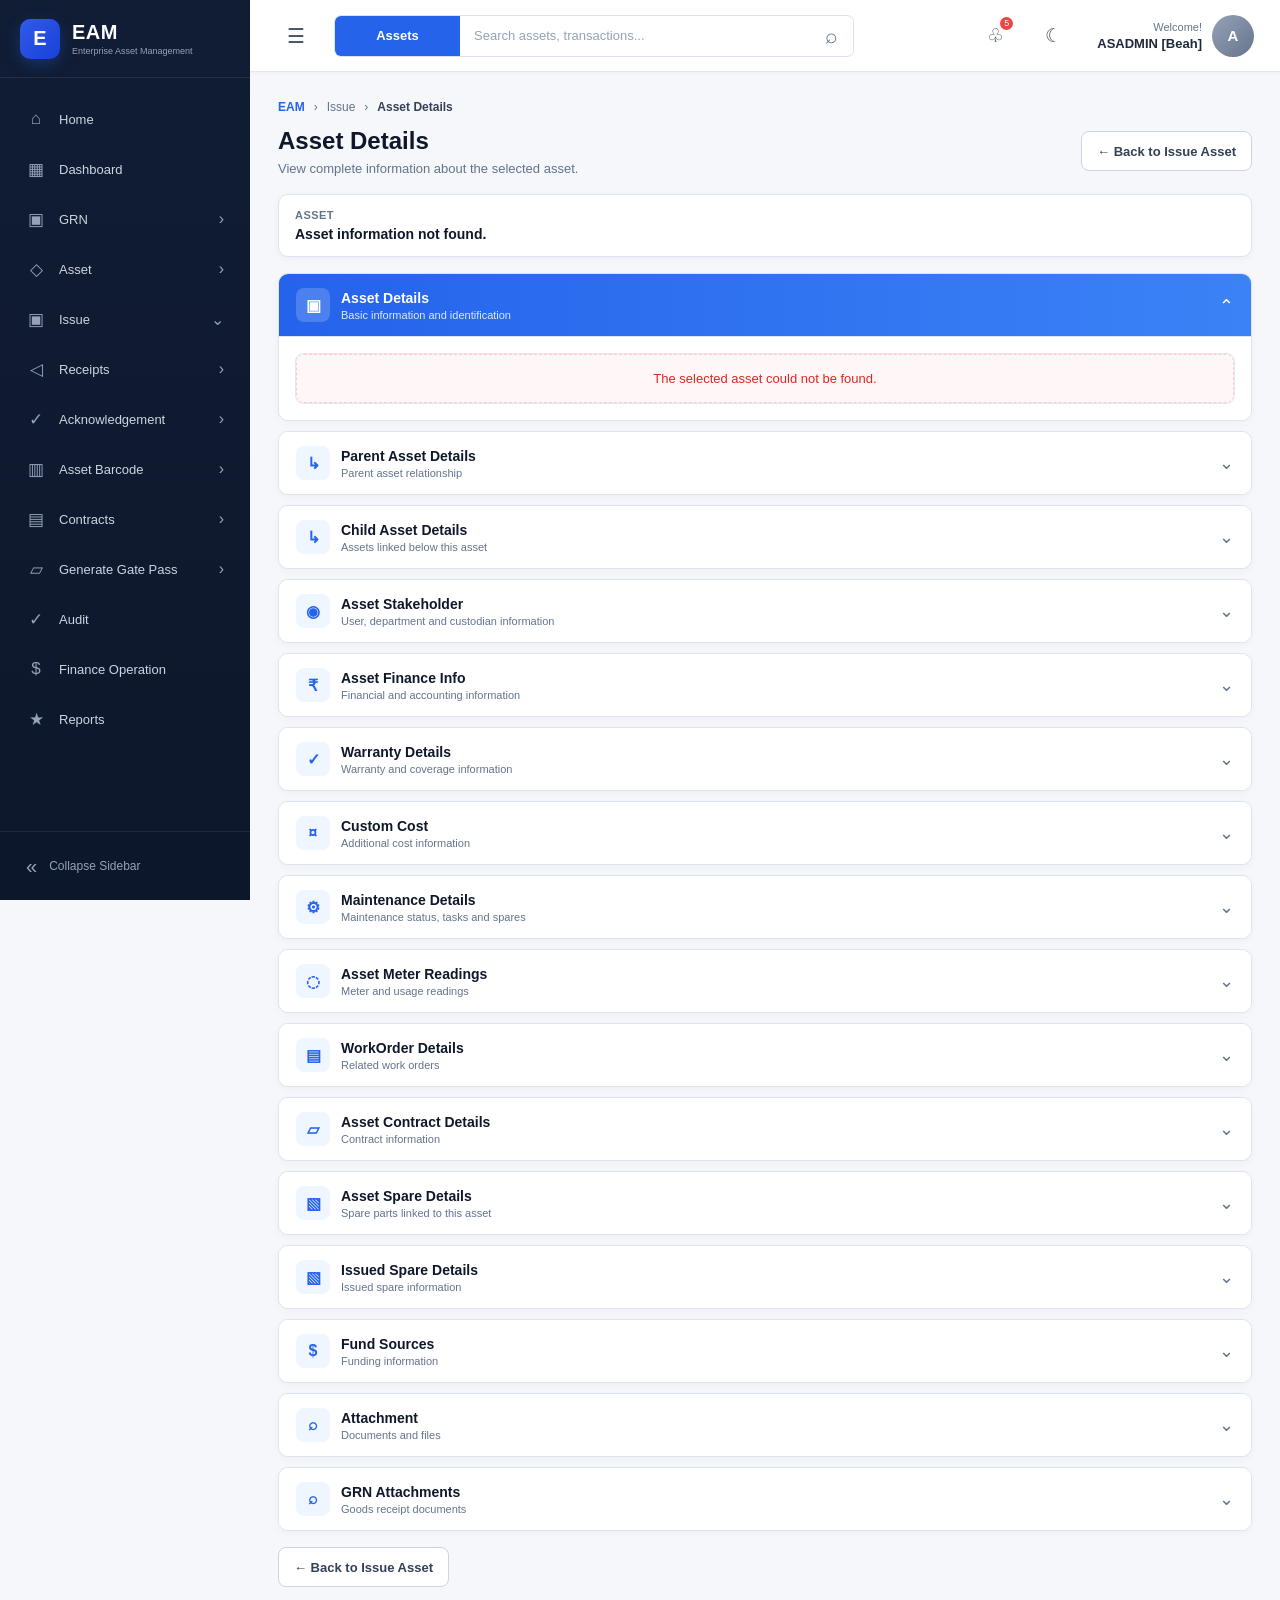
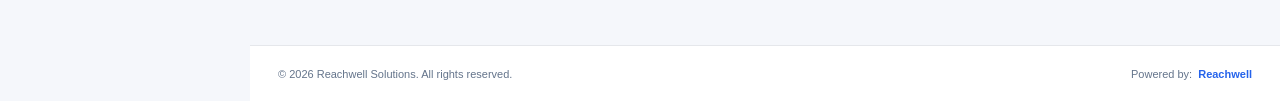
==== Issue/issue-asset-details.html @ 715662c4 "Change The FLow And Design" ====
<!DOCTYPE html>
<html lang="en">
<head>
    <meta charset="UTF-8">
    <meta name="viewport" content="width=device-width, initial-scale=1.0">

    <title>Asset Details - EAM</title>

    <!-- Same application CSS used by the other EAM pages -->
    <link rel="stylesheet" href="./css/style.css">

    <style>
        /* =====================================================
           ASSET DETAILS PAGE
        ====================================================== */

        .asset-details-page {
            max-width: 1450px;
            margin: 0 auto;
        }

        .asset-details-page-header {
            display: flex;
            align-items: center;
            justify-content: space-between;
            gap: 18px;
            margin-bottom: 18px;
        }

        .asset-details-page-title h1 {
            margin: 0;
            color: #0f172a;
            font-size: 24px;
            line-height: 1.25;
        }

        .asset-details-page-title p {
            margin: 5px 0 0;
            color: #64748b;
            font-size: 13px;
        }

        .asset-details-back {
            display: inline-flex;
            align-items: center;
            gap: 7px;
            min-height: 40px;
            padding: 0 15px;
            border: 1px solid #cbd5e1;
            border-radius: 8px;
            background: #ffffff;
            color: #334155;
            font-size: 13px;
            font-weight: 700;
            cursor: pointer;
        }

        .asset-details-back:hover {
            background: #eff6ff;
            border-color: #93c5fd;
            color: #1d4ed8;
        }

        /* Summary cards */

        .asset-details-summary {
            display: grid;
            grid-template-columns: repeat(4, minmax(0, 1fr));
            gap: 12px;
            margin-bottom: 16px;
        }

        .asset-summary-card {
            min-width: 0;
            padding: 14px 16px;
            border: 1px solid #dbe4ef;
            border-radius: 10px;
            background: #ffffff;
            box-shadow: 0 2px 8px rgba(15, 23, 42, .04);
        }

        .asset-summary-card span {
            display: block;
            margin-bottom: 5px;
            color: #64748b;
            font-size: 11px;
            font-weight: 700;
            text-transform: uppercase;
            letter-spacing: .04em;
        }

        .asset-summary-card strong {
            display: block;
            color: #0f172a;
            font-size: 14px;
            overflow-wrap: anywhere;
        }

        .asset-summary-card.status strong {
            color: #15803d;
        }

        /* =====================================================
           ACCORDION
        ====================================================== */

        .asset-details-accordion {
            display: flex;
            flex-direction: column;
            gap: 10px;
        }

        .asset-accordion-item {
            overflow: hidden;
            border: 1px solid #dbe4ef;
            border-radius: 10px;
            background: #ffffff;
            box-shadow: 0 2px 8px rgba(15, 23, 42, .035);
        }

        .asset-accordion-trigger {
            width: 100%;
            min-height: 62px;
            display: flex;
            align-items: center;
            justify-content: space-between;
            gap: 15px;
            padding: 11px 17px;
            border: 0;
            background: #ffffff;
            color: #0f172a;
            text-align: left;
            cursor: pointer;
        }

        .asset-accordion-trigger:hover {
            background: #f8fbff;
        }

        .asset-accordion-item.open .asset-accordion-trigger {
            background: linear-gradient(90deg, #2563eb, #3b82f6);
            color: #ffffff;
        }

        .accordion-left {
            min-width: 0;
            display: flex;
            align-items: center;
            gap: 11px;
        }

        .accordion-icon {
            width: 34px;
            height: 34px;
            flex: 0 0 34px;
            display: grid;
            place-items: center;
            border-radius: 8px;
            background: #eff6ff;
            color: #2563eb;
            font-size: 16px;
            font-weight: 700;
        }

        .asset-accordion-item.open .accordion-icon {
            background: rgba(255,255,255,.18);
            color: #ffffff;
        }

        .accordion-title {
            display: block;
            font-size: 14px;
            font-weight: 700;
        }

        .accordion-subtitle {
            display: block;
            margin-top: 3px;
            color: #64748b;
            font-size: 11px;
            font-weight: 400;
        }

        .asset-accordion-item.open .accordion-subtitle {
            color: #dbeafe;
        }

        .accordion-chevron {
            flex: 0 0 auto;
            font-size: 18px;
            color: #64748b;
            transition: transform .2s ease;
        }

        .asset-accordion-item.open .accordion-chevron {
            color: #ffffff;
            transform: rotate(180deg);
        }

        .asset-accordion-panel {
            display: none;
            padding: 16px;
            border-top: 1px solid #dbe4ef;
            background: #ffffff;
        }

        .asset-accordion-item.open .asset-accordion-panel {
            display: block;
        }

        /* =====================================================
           INFORMATION GRID
        ====================================================== */

        .asset-info-grid {
            display: grid;
            grid-template-columns: repeat(2, minmax(0, 1fr));
            overflow: hidden;
            border: 1px solid #e2e8f0;
            border-radius: 8px;
        }

        .asset-info-item {
            min-height: 46px;
            display: grid;
            grid-template-columns: 180px minmax(0, 1fr);
            border-bottom: 1px solid #e2e8f0;
        }

        .asset-info-item:nth-child(odd) {
            border-right: 1px solid #e2e8f0;
        }

        .asset-info-item.full {
            grid-column: 1 / -1;
            border-right: 0;
        }

        .asset-info-label {
            display: flex;
            align-items: center;
            padding: 10px 12px;
            background: #f8fafc;
            color: #334155;
            font-size: 12px;
            font-weight: 700;
        }

        .asset-info-value {
            display: flex;
            align-items: center;
            min-width: 0;
            padding: 10px 12px;
            color: #1e3a5f;
            font-size: 13px;
            line-height: 1.4;
            overflow-wrap: anywhere;
        }

        .asset-info-value.empty {
            color: #94a3b8;
        }

        .asset-info-value.status-value {
            color: #15803d;
            font-weight: 700;
        }

        /* =====================================================
           TABLES
        ====================================================== */

        .asset-detail-table {
            width: 100%;
            border-collapse: collapse;
            font-size: 12px;
        }

        .asset-detail-table th {
            padding: 10px 11px;
            background: #f8fafc;
            border: 1px solid #e2e8f0;
            color: #334155;
            text-align: left;
            font-weight: 700;
            white-space: nowrap;
        }

        .asset-detail-table td {
            padding: 11px;
            border: 1px solid #e2e8f0;
            color: #475569;
        }

        .asset-empty {
            padding: 16px;
            border: 1px dashed #cbd5e1;
            border-radius: 8px;
            background: #f8fafc;
            color: #64748b;
            text-align: center;
            font-size: 13px;
        }

        .asset-empty.error {
            color: #dc2626;
            background: #fff7f7;
            border-color: #fecaca;
        }

        .asset-table-space {
            height: 10px;
        }

        .asset-details-bottom {
            display: flex;
            justify-content: flex-start;
            padding: 16px 0 30px;
        }

        /* Mobile */

        @media (max-width: 900px) {
            .asset-details-summary {
                grid-template-columns: repeat(2, minmax(0, 1fr));
            }

            .asset-info-grid {
                grid-template-columns: 1fr;
            }

            .asset-info-item,
            .asset-info-item.full {
                grid-template-columns: 155px minmax(0, 1fr);
                border-right: 0;
            }
        }

        @media (max-width: 650px) {
            .asset-details-page-header {
                align-items: flex-start;
                flex-direction: column;
            }

            .asset-details-summary {
                grid-template-columns: 1fr;
            }

            .asset-accordion-panel {
                padding: 10px;
            }

            .asset-info-item,
            .asset-info-item.full {
                grid-template-columns: 1fr;
            }

            .asset-info-label {
                border-bottom: 1px solid #e2e8f0;
            }

            .asset-detail-table-wrapper {
                overflow-x: auto;
            }
        }
    </style>
</head>

<body>

<!-- =========================================================
     SAME GENERIC SIDEBAR
========================================================== -->
<div id="sidebar"></div>

<!-- =========================================================
     MAIN APPLICATION
========================================================== -->
<div class="main-content">

    <!-- SAME GENERIC HEADER -->
    <div id="header"></div>

    <main class="page-content">

        <!-- Breadcrumb -->
        <div class="page-breadcrumb">
            <span>EAM</span>
            <span>›</span>
            <span>Issue</span>
            <span>›</span>
            <strong>Asset Details</strong>
        </div>

        <!-- Page Header -->
        <div class="asset-details-page-header">
            <div class="asset-details-page-title">
                <h1 id="pageTitle">Asset Details</h1>
                <p>View complete information about the selected asset.</p>
            </div>

            <button
                type="button"
                class="asset-details-back"
                onclick="goBackToIssueList()"
            >
                ← Back to Issue Asset
            </button>
        </div>

        <!-- Summary -->
        <div class="asset-details-summary" id="assetDetailsSummary"></div>

        <!-- =================================================
             ACCORDION SECTIONS
        ================================================== -->
        <div class="asset-details-accordion">

            <!-- 1. Asset Details -->
            <section class="asset-accordion-item open">
                <button
                    type="button"
                    class="asset-accordion-trigger"
                    onclick="toggleAssetAccordion(this)"
                    aria-expanded="true"
                >
                    <span class="accordion-left">
                        <span class="accordion-icon">▣</span>
                        <span>
                            <span class="accordion-title">Asset Details</span>
                            <span class="accordion-subtitle">
                                Basic information and identification
                            </span>
                        </span>
                    </span>
                    <span class="accordion-chevron">⌄</span>
                </button>

                <div class="asset-accordion-panel">
                    <div class="asset-info-grid" id="basicAssetInfo"></div>
                </div>
            </section>

            <!-- 2. Parent Asset -->
            <section class="asset-accordion-item">
                <button
                    type="button"
                    class="asset-accordion-trigger"
                    onclick="toggleAssetAccordion(this)"
                    aria-expanded="false"
                >
                    <span class="accordion-left">
                        <span class="accordion-icon">↳</span>
                        <span>
                            <span class="accordion-title">Parent Asset Details</span>
                            <span class="accordion-subtitle">
                                Parent asset relationship
                            </span>
                        </span>
                    </span>
                    <span class="accordion-chevron">⌄</span>
                </button>

                <div class="asset-accordion-panel">
                    <div class="asset-empty">
                        No parent asset information available.
                    </div>
                </div>
            </section>

            <!-- 3. Child Asset -->
            <section class="asset-accordion-item">
                <button
                    type="button"
                    class="asset-accordion-trigger"
                    onclick="toggleAssetAccordion(this)"
                    aria-expanded="false"
                >
                    <span class="accordion-left">
                        <span class="accordion-icon">↳</span>
                        <span>
                            <span class="accordion-title">Child Asset Details</span>
                            <span class="accordion-subtitle">
                                Assets linked below this asset
                            </span>
                        </span>
                    </span>
                    <span class="accordion-chevron">⌄</span>
                </button>

                <div class="asset-accordion-panel">
                    <div class="asset-empty">
                        No child assets available.
                    </div>
                </div>
            </section>

            <!-- 4. Stakeholder -->
            <section class="asset-accordion-item">
                <button
                    type="button"
                    class="asset-accordion-trigger"
                    onclick="toggleAssetAccordion(this)"
                    aria-expanded="false"
                >
                    <span class="accordion-left">
                        <span class="accordion-icon">◉</span>
                        <span>
                            <span class="accordion-title">Asset Stakeholder</span>
                            <span class="accordion-subtitle">
                                User, department and custodian information
                            </span>
                        </span>
                    </span>
                    <span class="accordion-chevron">⌄</span>
                </button>

                <div class="asset-accordion-panel">
                    <div class="asset-info-grid">
                        <div class="asset-info-item">
                            <div class="asset-info-label">User</div>
                            <div class="asset-info-value" id="stakeholderUser">-</div>
                        </div>

                        <div class="asset-info-item">
                            <div class="asset-info-label">Department</div>
                            <div class="asset-info-value" id="stakeholderDepartment">-</div>
                        </div>

                        <div class="asset-info-item full">
                            <div class="asset-info-label">Custodian</div>
                            <div class="asset-info-value" id="stakeholderCustodian">-</div>
                        </div>
                    </div>
                </div>
            </section>

            <!-- 5. Finance -->
            <section class="asset-accordion-item">
                <button
                    type="button"
                    class="asset-accordion-trigger"
                    onclick="toggleAssetAccordion(this)"
                    aria-expanded="false"
                >
                    <span class="accordion-left">
                        <span class="accordion-icon">₹</span>
                        <span>
                            <span class="accordion-title">Asset Finance Info</span>
                            <span class="accordion-subtitle">
                                Financial and accounting information
                            </span>
                        </span>
                    </span>
                    <span class="accordion-chevron">⌄</span>
                </button>

                <div class="asset-accordion-panel">
                    <div class="asset-info-grid" id="financeInfo"></div>
                </div>
            </section>

            <!-- 6. Warranty -->
            <section class="asset-accordion-item">
                <button
                    type="button"
                    class="asset-accordion-trigger"
                    onclick="toggleAssetAccordion(this)"
                    aria-expanded="false"
                >
                    <span class="accordion-left">
                        <span class="accordion-icon">✓</span>
                        <span>
                            <span class="accordion-title">Warranty Details</span>
                            <span class="accordion-subtitle">
                                Warranty and coverage information
                            </span>
                        </span>
                    </span>
                    <span class="accordion-chevron">⌄</span>
                </button>

                <div class="asset-accordion-panel">
                    <div class="asset-info-grid" id="warrantyInfo"></div>
                </div>
            </section>

            <!-- 7. Custom Cost -->
            <section class="asset-accordion-item">
                <button
                    type="button"
                    class="asset-accordion-trigger"
                    onclick="toggleAssetAccordion(this)"
                    aria-expanded="false"
                >
                    <span class="accordion-left">
                        <span class="accordion-icon">¤</span>
                        <span>
                            <span class="accordion-title">Custom Cost</span>
                            <span class="accordion-subtitle">
                                Additional cost information
                            </span>
                        </span>
                    </span>
                    <span class="accordion-chevron">⌄</span>
                </button>

                <div class="asset-accordion-panel">
                    <div class="asset-info-grid" id="customCostInfo"></div>
                </div>
            </section>

            <!-- 8. Maintenance -->
            <section class="asset-accordion-item">
                <button
                    type="button"
                    class="asset-accordion-trigger"
                    onclick="toggleAssetAccordion(this)"
                    aria-expanded="false"
                >
                    <span class="accordion-left">
                        <span class="accordion-icon">⚙</span>
                        <span>
                            <span class="accordion-title">Maintenance Details</span>
                            <span class="accordion-subtitle">
                                Maintenance status, tasks and spares
                            </span>
                        </span>
                    </span>
                    <span class="accordion-chevron">⌄</span>
                </button>

                <div class="asset-accordion-panel">

                    <div class="asset-detail-table-wrapper">
                        <table class="asset-detail-table">
                            <thead>
                                <tr>
                                    <th>Maintenance No</th>
                                    <th>Maintenance Type</th>
                                    <th>Estimated Cost</th>
                                </tr>
                            </thead>
                            <tbody>
                                <tr>
                                    <td colspan="3" class="asset-empty error">
                                        * Asset is not defined under Maintenance
                                    </td>
                                </tr>
                            </tbody>
                        </table>
                    </div>

                    <div class="asset-table-space"></div>

                    <div class="asset-detail-table-wrapper">
                        <table class="asset-detail-table">
                            <thead>
                                <tr>
                                    <th>Task Name</th>
                                    <th>Maintenance No</th>
                                    <th>Maintenance Type</th>
                                </tr>
                            </thead>
                            <tbody>
                                <tr>
                                    <td colspan="3" class="asset-empty error">
                                        * Task Not Assigned
                                    </td>
                                </tr>
                            </tbody>
                        </table>
                    </div>

                    <div class="asset-table-space"></div>

                    <div class="asset-detail-table-wrapper">
                        <table class="asset-detail-table">
                            <thead>
                                <tr>
                                    <th>Item Code</th>
                                    <th>Item Name</th>
                                    <th>Maintenance No</th>
                                    <th>Maintenance Type</th>
                                </tr>
                            </thead>
                            <tbody>
                                <tr>
                                    <td colspan="4" class="asset-empty error">
                                        * Asset Not Required
                                    </td>
                                </tr>
                            </tbody>
                        </table>
                    </div>

                </div>
            </section>

            <!-- 9. Meter -->
            <section class="asset-accordion-item">
                <button
                    type="button"
                    class="asset-accordion-trigger"
                    onclick="toggleAssetAccordion(this)"
                    aria-expanded="false"
                >
                    <span class="accordion-left">
                        <span class="accordion-icon">◌</span>
                        <span>
                            <span class="accordion-title">Asset Meter Readings</span>
                            <span class="accordion-subtitle">
                                Meter and usage readings
                            </span>
                        </span>
                    </span>
                    <span class="accordion-chevron">⌄</span>
                </button>

                <div class="asset-accordion-panel">
                    <div class="asset-empty">
                        No meter readings available.
                    </div>
                </div>
            </section>

            <!-- 10. Work Order -->
            <section class="asset-accordion-item">
                <button
                    type="button"
                    class="asset-accordion-trigger"
                    onclick="toggleAssetAccordion(this)"
                    aria-expanded="false"
                >
                    <span class="accordion-left">
                        <span class="accordion-icon">▤</span>
                        <span>
                            <span class="accordion-title">WorkOrder Details</span>
                            <span class="accordion-subtitle">
                                Related work orders
                            </span>
                        </span>
                    </span>
                    <span class="accordion-chevron">⌄</span>
                </button>

                <div class="asset-accordion-panel">
                    <div class="asset-detail-table-wrapper">
                        <table class="asset-detail-table">
                            <thead>
                                <tr>
                                    <th>WorkOrder No</th>
                                    <th>WorkOrder Date</th>
                                    <th>WorkRequest No</th>
                                    <th>WorkRequest Date</th>
                                    <th>Maintenance No</th>
                                    <th>Maintenance Type</th>
                                    <th>WorkOrder Status</th>
                                    <th>Spent Cost</th>
                                </tr>
                            </thead>
                            <tbody>
                                <tr>
                                    <td colspan="8" class="asset-empty error">
                                        * Maintenance Not done
                                    </td>
                                </tr>
                            </tbody>
                        </table>
                    </div>
                </div>
            </section>

            <!-- 11. Contract -->
            <section class="asset-accordion-item">
                <button
                    type="button"
                    class="asset-accordion-trigger"
                    onclick="toggleAssetAccordion(this)"
                    aria-expanded="false"
                >
                    <span class="accordion-left">
                        <span class="accordion-icon">▱</span>
                        <span>
                            <span class="accordion-title">Asset Contract Details</span>
                            <span class="accordion-subtitle">
                                Contract information
                            </span>
                        </span>
                    </span>
                    <span class="accordion-chevron">⌄</span>
                </button>

                <div class="asset-accordion-panel">
                    <div class="asset-detail-table-wrapper">
                        <table class="asset-detail-table">
                            <thead>
                                <tr>
                                    <th>Contract No</th>
                                    <th>Contract Name</th>
                                    <th>Contract Type</th>
                                    <th>From Date</th>
                                    <th>To Date</th>
                                    <th>Contractor</th>
                                    <th>Contract Cost Of Asset</th>
                                </tr>
                            </thead>
                            <tbody>
                                <tr>
                                    <td colspan="7" class="asset-empty error">
                                        * There is no contract for this Asset
                                    </td>
                                </tr>
                            </tbody>
                        </table>
                    </div>
                </div>
            </section>

            <!-- 12. Spares -->
            <section class="asset-accordion-item">
                <button
                    type="button"
                    class="asset-accordion-trigger"
                    onclick="toggleAssetAccordion(this)"
                    aria-expanded="false"
                >
                    <span class="accordion-left">
                        <span class="accordion-icon">▧</span>
                        <span>
                            <span class="accordion-title">Asset Spare Details</span>
                            <span class="accordion-subtitle">
                                Spare parts linked to this asset
                            </span>
                        </span>
                    </span>
                    <span class="accordion-chevron">⌄</span>
                </button>

                <div class="asset-accordion-panel">
                    <div class="asset-detail-table-wrapper">
                        <table class="asset-detail-table">
                            <thead>
                                <tr>
                                    <th>Item Name</th>
                                    <th>Item Type</th>
                                    <th>Min Required Qty</th>
                                    <th>Max Required Qty</th>
                                </tr>
                            </thead>
                            <tbody>
                                <tr>
                                    <td colspan="4" class="asset-empty error">
                                        * Spares not Added for the Asset
                                    </td>
                                </tr>
                            </tbody>
                        </table>
                    </div>
                </div>
            </section>

            <!-- 13. Issued Spare -->
            <section class="asset-accordion-item">
                <button
                    type="button"
                    class="asset-accordion-trigger"
                    onclick="toggleAssetAccordion(this)"
                    aria-expanded="false"
                >
                    <span class="accordion-left">
                        <span class="accordion-icon">▧</span>
                        <span>
                            <span class="accordion-title">Issued Spare Details</span>
                            <span class="accordion-subtitle">
                                Issued spare information
                            </span>
                        </span>
                    </span>
                    <span class="accordion-chevron">⌄</span>
                </button>

                <div class="asset-accordion-panel">
                    <div class="asset-empty">
                        No issued spare details available.
                    </div>
                </div>
            </section>

            <!-- 14. Fund Sources -->
            <section class="asset-accordion-item">
                <button
                    type="button"
                    class="asset-accordion-trigger"
                    onclick="toggleAssetAccordion(this)"
                    aria-expanded="false"
                >
                    <span class="accordion-left">
                        <span class="accordion-icon">$</span>
                        <span>
                            <span class="accordion-title">Fund Sources</span>
                            <span class="accordion-subtitle">
                                Funding information
                            </span>
                        </span>
                    </span>
                    <span class="accordion-chevron">⌄</span>
                </button>

                <div class="asset-accordion-panel">
                    <div class="asset-empty">
                        No fund source information available.
                    </div>
                </div>
            </section>

            <!-- 15. Attachment -->
            <section class="asset-accordion-item">
                <button
                    type="button"
                    class="asset-accordion-trigger"
                    onclick="toggleAssetAccordion(this)"
                    aria-expanded="false"
                >
                    <span class="accordion-left">
                        <span class="accordion-icon">⌕</span>
                        <span>
                            <span class="accordion-title">Attachment</span>
                            <span class="accordion-subtitle">
                                Documents and files
                            </span>
                        </span>
                    </span>
                    <span class="accordion-chevron">⌄</span>
                </button>

                <div class="asset-accordion-panel">
                    <div class="asset-empty">
                        No attachments available.
                    </div>
                </div>
            </section>

            <!-- 16. GRN Attachments -->
            <section class="asset-accordion-item">
                <button
                    type="button"
                    class="asset-accordion-trigger"
                    onclick="toggleAssetAccordion(this)"
                    aria-expanded="false"
                >
                    <span class="accordion-left">
                        <span class="accordion-icon">⌕</span>
                        <span>
                            <span class="accordion-title">GRN Attachments</span>
                            <span class="accordion-subtitle">
                                Goods receipt documents
                            </span>
                        </span>
                    </span>
                    <span class="accordion-chevron">⌄</span>
                </button>

                <div class="asset-accordion-panel">
                    <div class="asset-empty">
                        No GRN attachments available.
                    </div>
                </div>
            </section>

        </div>

        <div class="asset-details-bottom">
            <button
                type="button"
                class="asset-details-back"
                onclick="goBackToIssueList()"
            >
                ← Back to Issue Asset
            </button>
        </div>

    </main>

    <!-- SAME GENERIC FOOTER -->
    <div id="footer"></div>

</div>

<!-- SAME GENERIC LAYOUT JS: populates sidebar, header and footer -->
<script src="./js/layout.js"></script>

<script>
const availableAssets = [

    {
        assetName: "Desktop",
        assetTag: "ITE-0001276",
        serialNo: "",
        model: "",
        manufacturer: "",
        location:
            "Ad Dakhliyah-Adam TS-Admin building-Dining Room",
        stockStatus: "In Stock",
        erpNo: "",
        plateNo: "",
        registrationDate: "",
        user: "",
        department: "",
        custodian:
            "Mohamed Jaafar Mohamed Al Mahdi [beah-0168]",
        assetType: "Capitalized"
    },


    {
        assetName: "Dell",
        assetTag: "FUN-0001616",
        serialNo: "Dell01",
        model: "",
        manufacturer: "",
        location: "Ad Dakhliyah",
        stockStatus: "In Stock",
        erpNo: "",
        plateNo: "",
        registrationDate: "",
        user: "",
        department: "",
        custodian:
            "Mohamed Jaafar Mohamed Al Mahdi [beah-0168]",
        assetType: "Capitalized"
    },


    {
        assetName: "Desktop",
        assetTag: "ITE-0001272",
        serialNo: "",
        model: "",
        manufacturer: "",
        location:
            "Ad Dakhliyah-Adam TS-Admin building-Female Toilet",
        stockStatus: "In Stock",
        erpNo: "",
        plateNo: "",
        registrationDate: "",
        user: "",
        department: "",
        custodian: "",
        assetType: "Capitalized"
    },


    {
        assetName: "AC",
        assetTag: "OFE-0000409",
        serialNo: "",
        model: "samsung24",
        manufacturer: "SAMSUNG",
        location: "Ad Dakhliyah",
        stockStatus: "In Stock",
        erpNo: "1",
        plateNo: "4456",
        registrationDate: "29-Mar-2021",
        user: "",
        department: "",
        custodian: "",
        assetType: "Capitalized"
    },


    {
        assetName: "KEYBOARD",
        assetTag: "ITE-0001263",
        serialNo: "",
        model: "sam-098",
        manufacturer: "ASUS",
        location:
            "Ad Dakhliyah-Adam TS-Admin building-Dining Room",
        stockStatus: "In Stock",
        erpNo: "01",
        plateNo: "5665",
        registrationDate: "27-Mar-2021",
        user: "",
        department: "",
        custodian: "",
        assetType: "Capitalized"
    }

];

function escapeHtml(value) {
    if (value === null || value === undefined) {
        return "";
    }

    return String(value)
        .replace(/&/g, "&amp;")
        .replace(/</g, "&lt;")
        .replace(/>/g, "&gt;")
        .replace(/"/g, "&quot;")
        .replace(/'/g, "&#039;");
}

function assetDetailValue(value) {
    if (
        value === null ||
        value === undefined ||
        String(value).trim() === ""
    ) {
        return '<span class="empty">-</span>';
    }

    return escapeHtml(String(value));
}

function createAssetInfoItem(label, value, full = false, status = false) {
    const classes = [
        "asset-info-item",
        full ? "full" : ""
    ].filter(Boolean).join(" ");

    const valueClass = [
        "asset-info-value",
        (!value || String(value).trim() === "") ? "empty" : "",
        status ? "status-value" : ""
    ].filter(Boolean).join(" ");

    return `
        <div class="${classes}">
            <div class="asset-info-label">${escapeHtml(label)}</div>
            <div class="${valueClass}">
                ${assetDetailValue(value)}
            </div>
        </div>
    `;
}

function toggleAssetAccordion(button) {
    const item = button.closest(".asset-accordion-item");

    if (!item) {
        return;
    }

    const isOpen = item.classList.contains("open");

    item.classList.toggle("open", !isOpen);
    button.setAttribute("aria-expanded", String(!isOpen));
}

function renderAssetDetails(asset) {
    document.getElementById("pageTitle").textContent =
        `${asset.assetName || "Asset"} Details`;

    document.getElementById("assetDetailsSummary").innerHTML = `
        <div class="asset-summary-card">
            <span>Asset Name</span>
            <strong>${assetDetailValue(asset.assetName)}</strong>
        </div>

        <div class="asset-summary-card">
            <span>Asset Tag</span>
            <strong>${assetDetailValue(asset.assetTag)}</strong>
        </div>

        <div class="asset-summary-card">
            <span>Serial No</span>
            <strong>${assetDetailValue(asset.serialNo)}</strong>
        </div>

        <div class="asset-summary-card status">
            <span>Stock Status</span>
            <strong>${assetDetailValue(asset.stockStatus)}</strong>
        </div>
    `;

    document.getElementById("basicAssetInfo").innerHTML = [
        createAssetInfoItem("Branch", asset.branch || "BEAH"),
        createAssetInfoItem("Account Head", asset.accountHead || "FURNITURE"),
        createAssetInfoItem("Asset Class", asset.assetClass || asset.manufacturer),
        createAssetInfoItem("Type", asset.type || "General"),
        createAssetInfoItem("Asset Name", asset.assetName),
        createAssetInfoItem("Serial No", asset.serialNo),
        createAssetInfoItem("Asset Tag", asset.assetTag),
        createAssetInfoItem("Asset Badge", asset.assetBadge || asset.assetTag),
        createAssetInfoItem("Manufacturer", asset.manufacturer),
        createAssetInfoItem("Manufacturer Year", asset.manufacturerYear),
        createAssetInfoItem("Description", asset.description || asset.assetName),
        createAssetInfoItem("Maintainable", asset.maintainable || "Yes"),
        createAssetInfoItem("Model", asset.model),
        createAssetInfoItem("Registration Date", asset.registrationDate),
        createAssetInfoItem("Criticality", asset.criticality || "MEDIUM"),
        createAssetInfoItem("Stock Status", asset.stockStatus, false, true),
        createAssetInfoItem("ERP No", asset.erpNo),
        createAssetInfoItem("Plate No", asset.plateNo),
        createAssetInfoItem("Location Path", asset.location, true),
        createAssetInfoItem("Location Description", asset.locationDescription, true),
        createAssetInfoItem("Picture", asset.picture || "No picture available", true)
    ].join("");

    document.getElementById("stakeholderUser").textContent =
        asset.user || "-";

    document.getElementById("stakeholderDepartment").textContent =
        asset.department || "-";

    document.getElementById("stakeholderCustodian").textContent =
        asset.custodian || "-";

    document.getElementById("financeInfo").innerHTML = [
        createAssetInfoItem("Acquisition Method", asset.acquisitionMethod || "Purchased / Owned"),
        createAssetInfoItem("PO Number", asset.poNumber || "PO200428"),
        createAssetInfoItem("PO Date", asset.poDate || "22/Sep/2020"),
        createAssetInfoItem("Invoice No", asset.invoiceNo || "2020/02"),
        createAssetInfoItem("Invoice Date", asset.invoiceDate || "13/Sep/2020"),
        createAssetInfoItem("Currency", asset.currency || "OMR"),
        createAssetInfoItem("Exchange Rate", asset.exchangeRate || "1.000"),
        createAssetInfoItem("Asset Cost", asset.assetCost || "0.000"),
        createAssetInfoItem("Capitalization Date", asset.capitalizationDate),
        createAssetInfoItem("Asset with revised Cost", asset.revisedCost || "0.000"),
        createAssetInfoItem("Useful Life (Years)", asset.usefulLife || "5.00"),
        createAssetInfoItem("Capital work in progress", asset.capitalWorkInProgress || "Yes"),
        createAssetInfoItem("Asset Type", asset.assetType || "Capitalized"),
        createAssetInfoItem("GRN No", asset.grnNo || "GRN/2023/70"),
        createAssetInfoItem("GRN Date", asset.grnDate || "20/Nov/2023"),
        createAssetInfoItem(
            "Supplier",
            asset.supplier || "JAWWHARAT AL SHARQ AL SHAMELA LLC [V-000426]"
        ),
        createAssetInfoItem("Installation Date", asset.installationDate),
        createAssetInfoItem("Salvage Value", asset.salvageValue),
        createAssetInfoItem("Remarks", asset.remarks || "Air Regulator")
    ].join("");

    document.getElementById("warrantyInfo").innerHTML = [
        createAssetInfoItem("Warranty Start", asset.warrantyStart),
        createAssetInfoItem("Warranty End", asset.warrantyEnd),
        createAssetInfoItem("Warranty Scope", asset.warrantyScope),
        createAssetInfoItem("ROP Registration Date", asset.ropRegistrationDate),
        createAssetInfoItem("Insurance Date", asset.insuranceDate)
    ].join("");

    document.getElementById("customCostInfo").innerHTML = [
        createAssetInfoItem(
            "Field Name",
            asset.customCostFieldName || "OTHERS CHARGES"
        ),
        createAssetInfoItem(
            "OP Type",
            asset.customCostOpType || "Addition"
        ),
        createAssetInfoItem("Currency", asset.customCostCurrency),
        createAssetInfoItem(
            "Exchange Rate",
            asset.customCostExchangeRate || "0.000"
        ),
        createAssetInfoItem(
            "Amount",
            asset.customCostAmount || "0.000"
        ),
        createAssetInfoItem(
            "Net Cost",
            asset.customCostNetCost || "0.000"
        )
    ].join("");
}

function goBackToIssueList() {
    if (window.history.length > 1) {
        window.history.back();
    } else {
        window.location.href = "issue-create.html";
    }
}

document.addEventListener("DOMContentLoaded", function () {
    const params = new URLSearchParams(window.location.search);
    const assetTag = params.get("assetTag") || "";

    const asset = availableAssets.find(function (item) {
        return item.assetTag === assetTag;
    });

    if (!asset) {
        document.getElementById("pageTitle").textContent = "Asset Details";

        document.getElementById("assetDetailsSummary").innerHTML = `
            <div class="asset-summary-card" style="grid-column:1/-1">
                <span>Asset</span>
                <strong>Asset information not found.</strong>
            </div>
        `;

        document.getElementById("basicAssetInfo").innerHTML = `
            <div class="asset-empty error" style="grid-column:1/-1">
                The selected asset could not be found.
            </div>
        `;

        return;
    }
    
    renderAssetDetails(asset);
});
</script>

</body>
</html>
---- Issue/css/style.css ----
/* =====================================================
   GLOBAL
===================================================== */

* {
    margin: 0;
    padding: 0;
    box-sizing: border-box;
}


html,
body {
    width: 100%;
    min-height: 100%;
}


body {
    font-family:
        "Segoe UI",
        Arial,
        sans-serif;

    background: #f5f7fb;

    color: #1e293b;

    font-size: 14px;
}


/* =====================================================
   SIDEBAR
===================================================== */

.sidebar {
    position: fixed;

    top: 0;
    left: 0;

    width: 250px;
    height: 100vh;

    background:
        linear-gradient(
            180deg,
            #111d35 0%,
            #0d172b 100%
        );

    color: #ffffff;

    display: flex;
    flex-direction: column;

    z-index: 1000;

    transition:
        width 0.25s ease;
}


/* =====================================================
   LOGO
===================================================== */

.sidebar-logo {
    height: 78px;

    padding: 0 20px;

    display: flex;
    align-items: center;

    gap: 12px;

    border-bottom:
        1px solid rgba(255, 255, 255, 0.08);
}


.logo-mark {
    width: 40px;
    height: 40px;

    border-radius: 10px;

    display: flex;
    align-items: center;
    justify-content: center;

    background:
        linear-gradient(
            135deg,
            #315bea,
            #1941d7
        );

    font-size: 20px;
    font-weight: 700;

    box-shadow:
        0 5px 15px rgba(37, 99, 235, 0.3);
}


.logo-text h2 {
    font-size: 20px;

    font-weight: 700;

    letter-spacing: 0.5px;
}


.logo-text span {
    display: block;

    margin-top: 2px;

    color: #94a3b8;

    font-size: 9px;

    white-space: nowrap;
}


/* =====================================================
   SIDEBAR MENU
===================================================== */

.sidebar-menu {
    flex: 1;

    padding:
        18px 12px;

    overflow-y: auto;
}


.menu-item {
    width: 100%;

    min-height: 46px;

    padding:
        0 14px;

    margin-bottom: 4px;

    border: none;

    border-radius: 8px;

    display: flex;
    align-items: center;

    gap: 13px;

    color: #cbd5e1;

    background: transparent;

    text-decoration: none;

    cursor: pointer;

    font-family: inherit;

    font-size: 13px;

    transition:
        background 0.2s ease,
        color 0.2s ease,
        transform 0.2s ease;
}


.menu-item:hover {
    background:
        rgba(255, 255, 255, 0.07);

    color: #ffffff;
}


.menu-item.active {
    background:
        linear-gradient(
            90deg,
            #315bea,
            #2850e5
        );

    color: #ffffff;

    box-shadow:
        0 5px 15px
        rgba(37, 99, 235, 0.2);
}


/* =====================================================
   ICON
===================================================== */

.menu-icon {
    width: 20px;

    min-width: 20px;

    display: flex;
    justify-content: center;
    align-items: center;

    font-size: 17px;

    color: #94a3b8;
}


.menu-item.active .menu-icon {
    color: #ffffff;
}


.menu-arrow {
    margin-left: auto;

    color: #94a3b8;

    font-size: 16px;
}


.menu-item.active .menu-arrow {
    color: #ffffff;
}


/* =====================================================
   ISSUE MENU
===================================================== */

.menu-group {
    width: 100%;
}


.menu-parent {
    text-align: left;
}


.menu-parent.expanded {
    background:
        rgba(37, 99, 235, 0.15);

    color: #ffffff;
}


.menu-parent.expanded .menu-arrow {
    transform: rotate(180deg);
}


/* =====================================================
   SUBMENU
===================================================== */

.submenu {
    display: none;

    margin-left: 20px;

    padding-left: 16px;

    border-left:
        1px solid
        rgba(148, 163, 184, 0.25);
}


.submenu.open {
    display: block;
}


.submenu-item {
    position: relative;

    height: 42px;

    display: flex;
    align-items: center;

    gap: 10px;

    padding-left: 12px;

    color: #94a3b8;

    text-decoration: none;

    font-size: 13px;

    border-radius: 6px;

    transition: 0.2s;
}


.submenu-item:hover {
    color: #ffffff;

    background:
        rgba(255, 255, 255, 0.05);
}


.submenu-item.active {
    color: #ffffff;

    background:
        rgba(37, 99, 235, 0.2);
}


.submenu-dot {
    width: 5px;
    height: 5px;

    border-radius: 50%;

    background: #64748b;
}


.submenu-item.active .submenu-dot {
    background: #3b82f6;

    box-shadow:
        0 0 8px
        rgba(59, 130, 246, 0.8);
}


/* =====================================================
   SIDEBAR FOOTER
===================================================== */

.sidebar-footer {
    padding: 12px;

    border-top:
        1px solid
        rgba(255, 255, 255, 0.08);
}


.collapse-button {
    width: 100%;

    height: 44px;

    border: none;

    background: transparent;

    color: #94a3b8;

    display: flex;
    align-items: center;

    gap: 12px;

    padding: 0 14px;

    border-radius: 8px;

    cursor: pointer;

    font-family: inherit;

    font-size: 12px;
}


.collapse-button:hover {
    background:
        rgba(255, 255, 255, 0.06);

    color: #ffffff;
}


.collapse-icon {
    font-size: 20px;
}


/* =====================================================
   MAIN CONTENT
===================================================== */

.main-content {
    margin-left: 250px;

    min-height: 100vh;

    display: flex;
    flex-direction: column;

    transition:
        margin-left 0.25s ease;
}


/* =====================================================
   HEADER
===================================================== */

.header {
    height: 72px;

    width: 100%;

    background: #ffffff;

    border-bottom:
        1px solid #e5e7eb;

    display: flex;

    align-items: center;

    justify-content: space-between;

    padding:
        0 26px;

    position: sticky;

    top: 0;

    z-index: 500;

    box-shadow:
        0 1px 4px
        rgba(15, 23, 42, 0.04);
}


/* =====================================================
   HEADER LEFT
===================================================== */

.header-left {
    display: flex;

    align-items: center;

    gap: 18px;
}


.header-menu-button {
    width: 40px;
    height: 40px;

    border: none;

    background: transparent;

    border-radius: 8px;

    font-size: 20px;

    color: #475569;

    cursor: pointer;
}


.header-menu-button:hover {
    background: #f1f5f9;
}


/* =====================================================
   SEARCH
===================================================== */

.header-search {
    height: 42px;

    width: 520px;

    border:
        1px solid #dbe2ea;

    border-radius: 7px;

    display: flex;

    align-items: center;

    overflow: hidden;

    background: #ffffff;
}


.search-module {
    height: 100%;

    width: 125px;

    border: none;

    background:
        #2563eb;

    color: white;

    font-weight: 600;

    font-size: 13px;

    cursor: pointer;
}


.header-search input {
    flex: 1;

    height: 100%;

    border: none;

    outline: none;

    padding:
        0 14px;

    color: #334155;

    font-size: 13px;
}


.header-search input::placeholder {
    color: #94a3b8;
}


.search-icon {
    padding: 0 15px;

    font-size: 21px;

    color: #64748b;
}


/* =====================================================
   HEADER RIGHT
===================================================== */

.header-right {
    display: flex;

    align-items: center;

    gap: 20px;
}


.notification-button,
.theme-button {
    position: relative;

    width: 38px;
    height: 38px;

    border: none;

    background: transparent;

    border-radius: 50%;

    font-size: 19px;

    color: #475569;

    cursor: pointer;
}


.notification-button:hover,
.theme-button:hover {
    background: #f1f5f9;
}


.notification-count {
    position: absolute;

    top: -2px;
    right: -1px;

    width: 17px;
    height: 17px;

    border-radius: 50%;

    background: #ef4444;

    color: white;

    font-size: 9px;

    display: flex;

    align-items: center;

    justify-content: center;

    border:
        2px solid white;
}


/* =====================================================
   USER PROFILE
===================================================== */

.user-profile {
    display: flex;

    align-items: center;

    gap: 10px;

    padding-left: 5px;
}


.user-details {
    text-align: right;
}


.welcome-text {
    display: block;

    font-size: 11px;

    color: #64748b;

    margin-bottom: 2px;
}


.user-details strong {
    font-size: 13px;

    color: #1e293b;
}


.user-avatar {
    width: 42px;
    height: 42px;

    border-radius: 50%;

    display: flex;

    align-items: center;

    justify-content: center;

    background:
        linear-gradient(
            135deg,
            #94a3b8,
            #64748b
        );

    color: white;

    font-weight: 700;

    font-size: 15px;
}


/* =====================================================
   PAGE CONTENT
===================================================== */

.page-content {
    flex: 1;

    padding:
        28px;
}


/* =====================================================
   PAGE HEADING
===================================================== */

.page-heading {
    margin-bottom: 24px;
}


.page-heading h1 {
    font-size: 24px;

    color: #0f172a;

    margin-bottom: 5px;
}


.page-heading p {
    color: #64748b;

    font-size: 13px;
}


/* =====================================================
   WELCOME CARD
===================================================== */

.welcome-card {
    background: white;

    border:
        1px solid #e5e7eb;

    border-radius: 12px;

    padding: 28px;

    display: flex;

    align-items: center;

    gap: 18px;

    box-shadow:
        0 4px 15px
        rgba(15, 23, 42, 0.04);
}


.welcome-icon {
    width: 50px;
    height: 50px;

    border-radius: 12px;

    background:
        #eaf1ff;

    color: #2563eb;

    display: flex;

    align-items: center;

    justify-content: center;

    font-size: 22px;

    font-weight: 700;
}


.welcome-card h2 {
    font-size: 18px;

    margin-bottom: 5px;

    color: #0f172a;
}


.welcome-card p {
    color: #64748b;

    font-size: 13px;
}


/* =====================================================
   FOOTER
===================================================== */

.footer {
    height: 56px;

    background: white;

    border-top:
        1px solid #e5e7eb;

    display: flex;

    align-items: center;

    justify-content: space-between;

    padding:
        0 28px;

    color: #64748b;

    font-size: 11px;
}


.footer strong {
    color: #2563eb;

    margin-left: 3px;
}


/* =====================================================
   COLLAPSED SIDEBAR
===================================================== */

.sidebar-collapsed .sidebar {
    width: 72px;
}


.sidebar-collapsed .main-content {
    margin-left: 72px;
}


.sidebar-collapsed .logo-text {
    display: none;
}


.sidebar-collapsed .menu-text {
    display: none;
}


.sidebar-collapsed .menu-arrow {
    display: none;
}


.sidebar-collapsed .menu-item {
    justify-content: center;

    padding: 0;
}


.sidebar-collapsed .collapse-button {
    justify-content: center;

    padding: 0;
}


.sidebar-collapsed .submenu {
    display: none !important;
}


.sidebar-collapsed .sidebar-logo {
    justify-content: center;

    padding: 0;
}


/* =====================================================
   RESPONSIVE
===================================================== */

@media (max-width: 1000px) {

    .header-search {
        width: 350px;
    }

}


@media (max-width: 768px) {

    .sidebar {
        width: 72px;
    }


    .main-content {
        margin-left: 72px;
    }


    .logo-text,
    .menu-text,
    .menu-arrow {
        display: none;
    }


    .menu-item {
        justify-content: center;

        padding: 0;
    }


    .sidebar-logo {
        justify-content: center;

        padding: 0;
    }


    .collapse-button {
        justify-content: center;

        padding: 0;
    }


    .header-search {
        width: 250px;
    }


    .user-details {
        display: none;
    }
}

    /* =====================================================
   ISSUE LIST PAGE
===================================================== */

.page-breadcrumb {

    display: flex;

    align-items: center;

    gap: 9px;

    margin-bottom: 12px;

    color: #64748b;

    font-size: 12px;
}


.page-breadcrumb span:first-child {

    color: #2563eb;

    font-weight: 600;
}


.page-breadcrumb strong {

    color: #334155;
}


.page-header {

    display: flex;

    align-items: center;

    justify-content: space-between;

    margin-bottom: 22px;
}


.page-header h1 {

    font-size: 25px;

    color: #0f172a;

    margin-bottom: 5px;
}


.page-header p {

    color: #64748b;

    font-size: 13px;
}


/* =====================================================
   BUTTONS
===================================================== */

.primary-button {

    height: 42px;

    padding: 0 18px;

    border: none;

    border-radius: 8px;

    background:
        linear-gradient(
            135deg,
            #315bea,
            #2146d5
        );

    color: white;

    font-weight: 600;

    cursor: pointer;

    display: flex;

    align-items: center;

    gap: 8px;

    box-shadow:
        0 5px 12px
        rgba(37,99,235,0.2);

    transition: 0.2s;
}


.primary-button:hover {

    transform: translateY(-1px);

    box-shadow:
        0 8px 18px
        rgba(37,99,235,0.25);
}


.secondary-button {

    height: 42px;

    padding: 0 18px;

    border:
        1px solid #dbe2ea;

    border-radius: 8px;

    background: white;

    color: #334155;

    font-weight: 600;

    cursor: pointer;

    display: flex;

    align-items: center;

    gap: 8px;
}


.secondary-button:hover {

    background: #f8fafc;

    border-color: #cbd5e1;
}


/* =====================================================
   FILTER
===================================================== */

.filter-card {

    background: white;

    border:
        1px solid #e5e7eb;

    border-radius: 12px;

    padding: 20px;

    display: flex;

    align-items: flex-end;

    gap: 14px;

    margin-bottom: 20px;

    box-shadow:
        0 3px 12px
        rgba(15,23,42,0.035);
}


.filter-field {

    display: flex;

    flex-direction: column;

    gap: 7px;

    width: 270px;
}


.filter-search {

    width: 360px;
}


.filter-field label {

    font-size: 12px;

    color: #475569;

    font-weight: 600;
}


.filter-field select,
.filter-field input {

    height: 40px;

    border:
        1px solid #dbe2ea;

    border-radius: 7px;

    padding: 0 12px;

    outline: none;

    color: #334155;

    background: white;
}


.filter-field select:focus,
.filter-field input:focus {

    border-color: #315bea;

    box-shadow:
        0 0 0 3px
        rgba(49,91,234,0.08);
}


.filter-button {

    height: 40px;

    padding: 0 18px;

    border: none;

    border-radius: 7px;

    background: #315bea;

    color: white;

    font-weight: 600;

    cursor: pointer;
}


.reload-button {

    height: 40px;

    padding: 0 17px;

    border:
        1px solid #dbe2ea;

    border-radius: 7px;

    background: white;

    color: #334155;

    font-weight: 600;

    cursor: pointer;
}


.reload-button:hover {

    background: #f8fafc;
}


/* =====================================================
   TABLE CARD
===================================================== */

.table-card {

    background: white;

    border:
        1px solid #e5e7eb;

    border-radius: 12px;

    overflow: hidden;

    box-shadow:
        0 4px 15px
        rgba(15,23,42,0.04);
}


.table-header {

    min-height: 72px;

    padding: 0 20px;

    display: flex;

    align-items: center;

    justify-content: space-between;

    border-bottom:
        1px solid #edf0f4;
}


.table-header h2 {

    font-size: 16px;

    color: #0f172a;

    margin-bottom: 4px;
}


.table-header span {

    font-size: 11px;

    color: #94a3b8;
}


/* =====================================================
   TABLE
===================================================== */

.table-wrapper {

    width: 100%;

    overflow-x: auto;
}


table {

    width: 100%;

    border-collapse: collapse;

    min-width: 900px;
}


thead {

    background: #f8fafc;
}


th {

    height: 50px;

    padding: 0 15px;

    text-align: left;

    color: #475569;

    font-size: 11px;

    font-weight: 700;

    text-transform: uppercase;

    letter-spacing: 0.3px;

    border-bottom:
        1px solid #e5e7eb;
}


td {

    height: 58px;

    padding: 0 15px;

    color: #475569;

    font-size: 12px;

    border-bottom:
        1px solid #f1f5f9;
}


tbody tr {

    transition: 0.15s;
}


tbody tr:hover {

    background: #f8fbff;
}


.checkbox-column {

    width: 50px;

    text-align: center;
}


.action-column {

    width: 90px;

    text-align: center;
}


.transaction-link {

    color: #2563eb;

    font-weight: 600;

    cursor: pointer;
}


.transaction-link:hover {

    text-decoration: underline;
}


/* =====================================================
   ISSUE BADGES
===================================================== */

.issue-badge {

    display: inline-flex;

    align-items: center;

    padding: 5px 10px;

    border-radius: 20px;

    font-size: 10px;

    font-weight: 600;
}


.issue-badge.custodian {

    background: #eaf1ff;

    color: #315bea;
}


.issue-badge.location {

    background: #fff7e6;

    color: #b77900;
}


.issue-badge.employee {

    background: #eafaf2;

    color: #168354;
}


/* =====================================================
   VIEW BUTTON
===================================================== */

.view-button {

    width: 34px;
    height: 34px;

    border:
        1px solid #dbe2ea;

    border-radius: 7px;

    background: white;

    color: #315bea;

    cursor: pointer;

    font-size: 15px;

    transition: 0.2s;
}


.view-button:hover {

    background: #315bea;

    color: white;

    border-color: #315bea;

    transform: translateY(-1px);
}


/* =====================================================
   PAGINATION
===================================================== */

.pagination {

    min-height: 65px;

    padding: 0 20px;

    display: flex;

    align-items: center;

    justify-content: space-between;
}


.pagination-buttons {

    display: flex;

    gap: 5px;
}


.pagination-buttons button {

    width: 34px;
    height: 32px;

    border:
        1px solid #dbe2ea;

    border-radius: 6px;

    background: white;

    color: #64748b;

    cursor: pointer;
}


.pagination-buttons button:hover {

    background: #f1f5f9;
}


.pagination-buttons .active-page {

    background: #315bea;

    border-color: #315bea;

    color: white;
}


.pagination-info {

    color: #64748b;

    font-size: 11px;
}


/* =====================================================
   ISSUE DETAILS
===================================================== */

.details-card {

    background: white;

    border:
        1px solid #e5e7eb;

    border-radius: 12px;

    margin-bottom: 20px;

    padding: 24px;

    box-shadow:
        0 4px 15px
        rgba(15,23,42,0.04);
}


.details-card-header {

    display: flex;

    align-items: center;

    justify-content: space-between;

    padding-bottom: 20px;

    border-bottom:
        1px solid #edf0f4;

    margin-bottom: 20px;
}


.section-label {

    display: block;

    color: #94a3b8;

    font-size: 10px;

    font-weight: 700;

    letter-spacing: 0.8px;

    margin-bottom: 5px;
}


.details-card-header h2 {

    font-size: 20px;

    color: #0f172a;
}


/* =====================================================
   STATUS BADGE
===================================================== */

.status-badge {

    padding: 7px 13px;

    border-radius: 20px;

    font-size: 11px;

    font-weight: 700;
}


.status-badge.returnable {

    background: #eafaf2;

    color: #168354;
}


.status-badge.non-returnable {

    background: #fef2f2;

    color: #dc2626;
}


/* =====================================================
   DETAILS GRID
===================================================== */

.details-grid {

    display: grid;

    grid-template-columns:
        repeat(3, 1fr);

    gap: 20px;

    margin-bottom: 22px;
}


.detail-item {

    display: flex;

    flex-direction: column;

    gap: 6px;

    padding: 14px;

    background: #f8fafc;

    border-radius: 8px;
}


.detail-label {

    color: #94a3b8;

    font-size: 10px;

    font-weight: 600;

    text-transform: uppercase;

    letter-spacing: 0.3px;
}


.detail-item strong {

    color: #334155;

    font-size: 13px;

    line-height: 1.5;
}


/* =====================================================
   REMARKS
===================================================== */

.remarks-section {

    padding: 15px;

    background: #f8fafc;

    border-radius: 8px;
}


.remarks-section p {

    margin-top: 7px;

    color: #475569;

    font-size: 12px;
}


/* =====================================================
   ASSET SUMMARY
===================================================== */

.section-heading {

    margin-bottom: 18px;
}


.section-heading h2 {

    font-size: 18px;

    color: #0f172a;
}


.asset-summary {

    display: flex;

    align-items: center;

    gap: 14px;

    padding: 16px;

    margin-bottom: 20px;

    background:
        linear-gradient(
            135deg,
            #f5f8ff,
            #ffffff
        );

    border:
        1px solid #e3eaff;

    border-radius: 9px;
}


.asset-icon {

    width: 48px;
    height: 48px;

    border-radius: 10px;

    display: flex;

    align-items: center;

    justify-content: center;

    background: #eaf1ff;

    color: #315bea;

    font-size: 22px;
}


.asset-summary h3 {

    font-size: 16px;

    color: #0f172a;

    margin-bottom: 3px;
}


.asset-summary span {

    color: #64748b;

    font-size: 11px;
}


/* =====================================================
   ASSET DETAILS
===================================================== */

.asset-details-grid {

    display: grid;

    grid-template-columns:
        repeat(3, 1fr);

    gap: 1px;

    background: #e5e7eb;

    border:
        1px solid #e5e7eb;

    border-radius: 8px;

    overflow: hidden;
}


.asset-detail {

    min-height: 72px;

    padding: 14px;

    background: white;

    display: flex;

    flex-direction: column;

    gap: 7px;
}


.asset-detail span {

    color: #94a3b8;

    font-size: 10px;

    font-weight: 600;

    text-transform: uppercase;
}


.asset-detail strong {

    color: #334155;

    font-size: 12px;

    line-height: 1.5;
}


/* =====================================================
   LOCATION
===================================================== */

.location-box {

    margin-top: 15px;

    padding: 15px;

    border-radius: 8px;

    background: #f8fafc;

    display: flex;

    flex-direction: column;

    gap: 7px;
}


.location-box strong {

    color: #334155;

    font-size: 12px;

    line-height: 1.5;
}


/* =====================================================
   RETURNED
===================================================== */

.returned-status {

    display: inline-flex;

    width: fit-content;

    padding: 4px 9px;

    border-radius: 15px;

    font-size: 10px !important;
}


.returned-yes {

    background: #eafaf2;

    color: #168354 !important;
}


.returned-no {

    background: #fef2f2;

    color: #dc2626 !important;
}


/* =====================================================
   BOTTOM ACTION
===================================================== */

.bottom-actions {

    display: flex;

    justify-content: flex-start;

    margin-top: 5px;

    margin-bottom: 25px;
}


/* =====================================================
   EMPTY STATE
===================================================== */

.empty-state {

    background: white;

    border:
        1px solid #e5e7eb;

    border-radius: 12px;

    padding: 60px;

    text-align: center;
}


.empty-icon {

    width: 50px;
    height: 50px;

    margin: 0 auto 15px;

    border-radius: 50%;

    background: #fef2f2;

    color: #dc2626;

    display: flex;

    align-items: center;

    justify-content: center;

    font-size: 20px;

    font-weight: bold;
}


.empty-state h2 {

    margin-bottom: 8px;
}


.empty-state p {

    color: #64748b;

    margin-bottom: 20px;
}


/* =====================================================
   RESPONSIVE DETAILS
===================================================== */

@media (max-width: 900px) {

    .details-grid,
    .asset-details-grid {

        grid-template-columns:
            repeat(2, 1fr);

    }


    .filter-card {

        flex-wrap: wrap;

    }

}


@media (max-width: 600px) {

    .details-grid,
    .asset-details-grid {

        grid-template-columns: 1fr;

    }


    .page-header {

        align-items: flex-start;

        flex-direction: column;

        gap: 15px;

    }


    .filter-field,
    .filter-search {

        width: 100%;

    }


    .filter-button,
    .reload-button {

        width: 100%;

    }

}

/* =====================================================
   ISSUE CREATE PAGE
===================================================== */

.create-toolbar {
    background: #ffffff;

    border: 1px solid #e5e7eb;

    border-radius: 12px;

    padding: 18px;

    display: flex;

    align-items: flex-end;

    gap: 14px;

    margin-bottom: 20px;

    box-shadow:
        0 3px 12px
        rgba(15, 23, 42, 0.035);
}


/* Asset Select */

.asset-select-group {
    display: flex;

    align-items: center;

    gap: 8px;
}


.asset-select-group label {
    font-size: 13px;

    font-weight: 600;

    color: #334155;
}


.asset-select-group select {
    height: 40px;

    min-width: 165px;

    padding: 0 10px;

    border:
        1px solid #dbe2ea;

    border-radius: 7px;

    background: white;

    color: #334155;

    outline: none;
}


/* Create Page Buttons */

.create-action-button {
    height: 40px;

    padding: 0 18px;

    border: none;

    border-radius: 8px;

    color: white;

    font-weight: 600;

    font-size: 12px;

    cursor: pointer;

    display: flex;

    align-items: center;

    gap: 7px;

    transition: 0.2s;
}


.create-action-button:hover {
    transform: translateY(-1px);

    box-shadow:
        0 5px 12px
        rgba(15, 23, 42, 0.15);
}


.create-action-button.blue {
    background:
        linear-gradient(
            135deg,
            #2563eb,
            #1d4ed8
        );
}


.create-action-button.orange {
    background:
        linear-gradient(
            135deg,
            #f59e0b,
            #f97316
        );
}


.create-action-button.green {
    background:
        linear-gradient(
            135deg,
            #65c747,
            #43a92d
        );
}


/* Divider */

.create-divider {
    height: 1px;

    background: #dbe2ea;

    margin:
        4px 0 20px;
}


/* Table Header Action */

.table-header-actions {
    display: flex;

    align-items: center;

    gap: 10px;
}


.small-action-button {
    height: 36px;

    padding: 0 15px;

    border: none;

    border-radius: 7px;

    background: #2563eb;

    color: white;

    font-size: 12px;

    font-weight: 600;

    cursor: pointer;
}


.small-action-button:hover {
    background: #1d4ed8;
}


/* Stock Badge */

.stock-badge {
    display: inline-flex;

    align-items: center;

    padding: 5px 10px;

    border-radius: 20px;

    background: #eafaf2;

    color: #168354;

    font-size: 10px;

    font-weight: 600;
}


/* Asset Table */

.asset-table {
    min-width: 1500px;
}


.asset-table th {
    white-space: nowrap;

    vertical-align: middle;
}


.asset-table td {
    vertical-align: middle;
}


/* Responsive */

@media (max-width: 900px) {

    .create-toolbar {
        flex-wrap: wrap;

        align-items: center;
    }

    .asset-select-group {
        width: 100%;
    }

}

/* =====================================================
   ISSUE LIST - TABLE HEADER ACTIONS
===================================================== */

.table-header-actions {

    display: flex;

    align-items: center;

    justify-content: flex-end;

    gap: 10px;

}


/* =====================================================
   COMMON TABLE ACTION BUTTON
===================================================== */

.table-action-button {

    height: 36px;

    padding: 0 15px;

    border: none;

    border-radius: 7px;

    display: inline-flex;

    align-items: center;

    justify-content: center;

    gap: 7px;

    color: #ffffff;

    font-size: 12px;

    font-weight: 600;

    cursor: pointer;

    white-space: nowrap;

    transition:
        background 0.2s ease,
        transform 0.2s ease,
        box-shadow 0.2s ease;

}


/* =====================================================
   RELOAD BUTTON
===================================================== */

.reload-action {

    background: #64748b;

}


.reload-action:hover {

    background: #475569;

    transform: translateY(-1px);

    box-shadow:
        0 4px 10px
        rgba(71, 85, 105, 0.20);

}


.reload-action:active {

    transform: translateY(0);

}


/* =====================================================
   ISSUE ASSET BUTTON
===================================================== */

.issue-action {

    background:
        linear-gradient(
            135deg,
            #2563eb,
            #1d4ed8
        );

}


.issue-action:hover {

    background:
        linear-gradient(
            135deg,
            #1d4ed8,
            #1e40af
        );

    transform: translateY(-1px);

    box-shadow:
        0 5px 12px
        rgba(37, 99, 235, 0.25);

}


.issue-action:active {

    transform: translateY(0);

}


/* =====================================================
   BUTTON ICON
===================================================== */

.action-icon {

    font-size: 16px;

    line-height: 1;

}


/* =====================================================
   CLICKABLE TRANSACTION NUMBER
===================================================== */

.transaction-link {

    color: #2563eb;

    font-weight: 600;

    cursor: pointer;

    transition:
        color 0.2s ease;

}


.transaction-link:hover {

    color: #1d4ed8;

    text-decoration: underline;

}


/* =====================================================
   EMPTY TABLE
===================================================== */

.empty-table-cell {

    height: 220px;

    text-align: center;

}


.empty-table-state {

    display: flex;

    flex-direction: column;

    align-items: center;

    justify-content: center;

    gap: 7px;

    color: #64748b;

}


.empty-table-icon {

    width: 44px;

    height: 44px;

    border-radius: 50%;

    background: #f1f5f9;

    display: flex;

    align-items: center;

    justify-content: center;

    font-size: 18px;

    margin-bottom: 5px;

}


.empty-table-state strong {

    color: #334155;

    font-size: 13px;

}


.empty-table-state span {

    color: #94a3b8;

    font-size: 11px;

}


/* =====================================================
   RESPONSIVE
===================================================== */

@media (max-width: 700px) {


    .table-header {

        flex-direction: column;

        align-items: flex-start;

        gap: 12px;

        padding: 15px;

    }


    .table-header-actions {

        width: 100%;

    }


    .table-action-button {

        flex: 1;

    }


}

/* =====================================================
   SWEETALERT - EAM MODERN DESIGN
===================================================== */

.eam-swal-popup {

    border-radius: 16px !important;

    padding: 25px !important;

    font-family:
        Arial,
        sans-serif !important;

}


/* SweetAlert title */

.eam-swal-popup .swal2-title {

    color: #172554;

    font-size: 22px;

    font-weight: 700;

}


/* SweetAlert content */

.eam-swal-popup .swal2-html-container {

    color: #64748b;

    font-size: 14px;

    line-height: 1.6;

}


/* Confirm */

.eam-swal-confirm {

    border-radius: 7px !important;

    padding:
        10px 20px !important;

    font-weight: 600 !important;

}


/* Cancel */

.eam-swal-cancel {

    border-radius: 7px !important;

    padding:
        10px 20px !important;

    font-weight: 600 !important;

}


/* Success */

.eam-swal-success {

    border-radius: 7px !important;

    padding:
        10px 22px !important;

    font-weight: 600 !important;

}


/* Danger */

.eam-swal-danger {

    border-radius: 7px !important;

    padding:
        10px 22px !important;

    font-weight: 600 !important;

}


/* Selected count */

.swal-selected-count {

    display: inline-block;

    margin-top: 12px;

    padding:
        6px 12px;

    border-radius: 20px;

    background: #eff6ff;

    color: #2563eb;

    font-size: 12px;

    font-weight: 600;

}


/* Warning text */

.swal-warning-text {

    margin-top: 12px;

    padding: 8px 12px;

    border-radius: 7px;

    background: #fff7ed;

    color: #c2410c;

    font-size: 12px;

}


/* =====================================================
   CART MODAL
===================================================== */

.eam-swal-cart-popup {

    border-radius: 16px !important;

    padding: 22px !important;

}


/* Cart summary */

.cart-summary {

    display: flex;

    align-items: center;

    justify-content: space-between;

    margin-bottom: 15px;

    padding: 12px 15px;

    border-radius: 9px;

    background: #f8fafc;

    border:
        1px solid #e2e8f0;

}


.cart-summary-label {

    color: #475569;

    font-size: 13px;

    font-weight: 600;

}


.cart-summary-count {

    min-width: 30px;

    height: 30px;

    padding: 0 8px;

    border-radius: 50%;

    background: #2563eb;

    color: white;

    display: flex;

    align-items: center;

    justify-content: center;

    font-size: 12px;

    font-weight: 700;

}


/* Cart table wrapper */

.swal-cart-table-wrapper {

    width: 100%;

    max-height: 400px;

    overflow-x: auto;

    overflow-y: auto;

    border:
        1px solid #e2e8f0;

    border-radius: 9px;

}


/* Cart table */

.swal-cart-table {

    width: 100%;

    border-collapse: collapse;

    font-size: 12px;

    text-align: left;

}


/* Cart header */

.swal-cart-table thead {

    background: #f1f5f9;

}


.swal-cart-table th {

    padding:
        11px 10px;

    color: #334155;

    font-size: 11px;

    font-weight: 700;

    white-space: nowrap;

    border-bottom:
        1px solid #e2e8f0;

}


/* Cart cells */

.swal-cart-table td {

    padding:
        10px;

    color: #475569;

    border-bottom:
        1px solid #f1f5f9;

    vertical-align: middle;

}


.swal-cart-table tbody tr:hover {

    background: #f8fafc;

}


.swal-cart-table tbody tr:last-child td {

    border-bottom: none;

}


/* Stock badge */

.swal-stock-badge {

    display: inline-flex;

    align-items: center;

    padding:
        4px 9px;

    border-radius: 20px;

    background: #ecfdf5;

    color: #15803d;

    font-size: 10px;

    font-weight: 600;

    white-space: nowrap;

}

/* =====================================================
   FIX ASSET TABLE DATA VISIBILITY
===================================================== */

/* Make sure tbody is visible */
.asset-table tbody {
    display: table-row-group !important;
    visibility: visible !important;
}

/* Make sure table rows are visible */
.asset-table tbody tr {
    display: table-row !important;
    visibility: visible !important;
    height: auto !important;
    min-height: 48px !important;
}

/* Make sure table cells are visible */
.asset-table tbody td {
    display: table-cell !important;
    visibility: visible !important;
    opacity: 1 !important;

    color: #334155 !important;

    background: #ffffff;

    padding: 12px 10px;

    border-bottom: 1px solid #e5e7eb;

    vertical-align: middle;
}


/* Hover effect */
.asset-table tbody tr:hover td {
    background: #f8fafc;
}


/* Asset name */
.asset-table tbody td strong {
    color: #172554 !important;

    font-weight: 600;
}


/* Asset tag */
.asset-table tbody td .transaction-link {
    color: #2563eb !important;

    font-weight: 600;

    text-decoration: none;

    cursor: pointer;
}


/* Asset tag hover */
.asset-table tbody td .transaction-link:hover {
    color: #1d4ed8 !important;

    text-decoration: underline;
}


/* Stock badge */
.asset-table tbody td .stock-badge {

    display: inline-flex !important;

    align-items: center;

    padding: 5px 10px;

    border-radius: 20px;

    background: #ecfdf5 !important;

    color: #15803d !important;

    font-size: 11px;

    font-weight: 600;

    white-space: nowrap;
}


/* Checkbox */
.asset-table tbody td input[type="checkbox"] {

    width: 16px;

    height: 16px;

    cursor: pointer;

    accent-color: #2563eb;
}

/* =========================================================
   EAM RESPONSIVE OVERRIDES
   Desktop / Tablet / Mobile
   Added without changing existing desktop styling
   ========================================================= */

/* ---------- GLOBAL RESPONSIVE SAFETY ---------- */

html {
    overflow-x: hidden;
}

body {
    overflow-x: hidden;
}

img,
svg,
video,
canvas {
    max-width: 100%;
}

button,
input,
select,
textarea {
    max-width: 100%;
}


/* =========================================================
   LARGE DESKTOP
   ========================================================= */

@media (min-width: 1201px) {

    .page-content {
        padding: 28px;
    }

    .header-search {
        width: min(520px, 42vw);
    }

    .filter-card {
        flex-wrap: nowrap;
    }

    .create-toolbar {
        flex-wrap: nowrap;
    }
}


/* =========================================================
   DESKTOP / SMALL LAPTOP
   769px - 1200px
   ========================================================= */

@media (min-width: 769px) and (max-width: 1200px) {

    .sidebar {
        width: 220px;
    }

    .main-content {
        margin-left: 220px;
    }

    .header {
        padding: 0 18px;
    }

    .header-search {
        width: min(420px, 42vw);
    }

    .header-right {
        gap: 10px;
    }

    .page-content {
        padding: 22px;
    }

    .page-header h1 {
        font-size: 23px;
    }

    .filter-card {
        flex-wrap: wrap;
        align-items: flex-end;
    }

    .filter-field {
        flex: 1 1 220px;
        width: auto;
    }

    .filter-search {
        flex: 1 1 260px;
        width: auto;
    }

    .create-toolbar {
        flex-wrap: wrap;
        align-items: center;
    }

    .asset-select-group {
        flex: 1 1 220px;
    }

    .create-action-button {
        flex: 0 1 auto;
    }

    .details-grid {
        grid-template-columns: repeat(2, 1fr);
    }

    .asset-details-grid {
        grid-template-columns: repeat(2, 1fr);
    }

    .table-wrapper {
        overflow-x: auto;
        -webkit-overflow-scrolling: touch;
    }

    .table-wrapper table {
        min-width: 900px;
    }

    .asset-table {
        min-width: 1250px;
    }
}


/* =========================================================
   TABLET
   601px - 768px
   ========================================================= */

@media (min-width: 601px) and (max-width: 768px) {

    /* Keep the existing compact sidebar */
    .sidebar {
        width: 72px;
    }

    .main-content {
        margin-left: 72px;
        min-width: 0;
    }

    .header {
        height: 64px;
        padding: 0 14px;
    }

    .header-left {
        gap: 8px;
        min-width: 0;
    }

    .header-search {
        width: min(360px, 48vw);
        height: 40px;
    }

    .search-module {
        width: 95px;
    }

    .header-right {
        gap: 6px;
    }

    .notification-button,
    .theme-button {
        width: 34px;
        height: 34px;
    }

    .user-avatar {
        width: 36px;
        height: 36px;
    }

    .page-content {
        padding: 18px;
    }

    .page-header {
        gap: 14px;
    }

    .page-header h1 {
        font-size: 22px;
    }

    .filter-card {
        display: grid;
        grid-template-columns: 1fr 1fr;
        align-items: end;
        gap: 12px;
    }

    .filter-field,
    .filter-search {
        width: 100%;
    }

    .filter-button,
    .reload-button {
        width: 100%;
    }

    .create-toolbar {
        display: grid;
        grid-template-columns: 1fr 1fr;
        align-items: center;
        gap: 12px;
    }

    .asset-select-group {
        width: 100%;
    }

    .asset-select-group select {
        flex: 1;
        min-width: 0;
    }

    .create-action-button {
        width: 100%;
        justify-content: center;
    }

    .table-header {
        min-height: auto;
        padding: 15px;
        gap: 12px;
    }

    .table-header-actions {
        flex-wrap: wrap;
    }

    .table-wrapper {
        overflow-x: auto;
        -webkit-overflow-scrolling: touch;
    }

    .table-wrapper table {
        min-width: 900px;
    }

    .asset-table {
        min-width: 1200px;
    }

    .details-grid,
    .asset-details-grid {
        grid-template-columns: repeat(2, 1fr);
    }

    .details-card {
        padding: 18px;
    }

    .footer {
        padding: 0 18px;
    }
}


/* =========================================================
   MOBILE
   600px AND BELOW
   ========================================================= */

@media (max-width: 600px) {

    body {
        font-size: 13px;
    }

    /* -------------------------
       SIDEBAR
       ------------------------- */

    .sidebar {
        width: 72px;
    }

    .main-content {
        margin-left: 72px;
        min-width: 0;
    }

    .sidebar-logo {
        height: 64px;
    }

    .sidebar-menu {
        padding: 12px 8px;
    }

    .menu-item {
        min-height: 44px;
    }

    .sidebar-footer {
        padding: 8px;
    }

    /* -------------------------
       HEADER
       ------------------------- */

    .header {
        height: auto;
        min-height: 62px;
        padding: 10px 12px;
    }

    .header-left {
        width: 100%;
        min-width: 0;
        gap: 6px;
    }

    .header-menu-button {
        flex: 0 0 38px;
    }

    .header-search {
        width: 100%;
        min-width: 0;
        height: 40px;
    }

    .search-module {
        width: 82px;
        font-size: 11px;
    }

    .header-search input {
        min-width: 0;
        font-size: 12px;
        padding: 0 8px;
    }

    .search-icon {
        padding: 0 8px;
        font-size: 17px;
    }

    .header-right {
        display: none;
    }

    /* -------------------------
       CONTENT
       ------------------------- */

    .page-content {
        padding: 14px;
    }

    .page-breadcrumb {
        flex-wrap: wrap;
        margin-bottom: 8px;
    }

    .page-header {
        flex-direction: column;
        align-items: stretch;
        gap: 12px;
        margin-bottom: 16px;
    }

    .page-header h1 {
        font-size: 21px;
    }

    .page-header p {
        font-size: 12px;
        line-height: 1.5;
    }

    /* -------------------------
       BUTTONS
       ------------------------- */

    .primary-button,
    .secondary-button {
        width: 100%;
        justify-content: center;
    }

    /* -------------------------
       FILTER
       ------------------------- */

    .filter-card {
        display: flex;
        flex-direction: column;
        align-items: stretch;
        gap: 11px;
        padding: 14px;
        margin-bottom: 14px;
    }

    .filter-field,
    .filter-search {
        width: 100%;
    }

    .filter-field label {
        font-size: 11px;
    }

    .filter-field select,
    .filter-field input {
        width: 100%;
        height: 42px;
    }

    .filter-button,
    .reload-button {
        width: 100%;
        height: 42px;
        justify-content: center;
    }

    /* -------------------------
       CREATE / ISSUE TOOLBAR
       ------------------------- */

    .create-toolbar {
        display: flex;
        flex-direction: column;
        align-items: stretch;
        gap: 10px;
        padding: 14px;
    }

    .asset-select-group {
        width: 100%;
        display: flex;
        flex-direction: column;
        align-items: stretch;
        gap: 6px;
    }

    .asset-select-group select {
        width: 100%;
        min-width: 0;
        height: 42px;
    }

    .create-action-button {
        width: 100%;
        height: 42px;
        justify-content: center;
    }

    .create-divider {
        margin: 2px 0 14px;
    }

    /* -------------------------
       TABLE CARD
       ------------------------- */

    .table-card {
        border-radius: 10px;
    }

    .table-header {
        min-height: auto;
        padding: 14px;
        flex-direction: column;
        align-items: stretch;
        gap: 12px;
    }

    .table-header h2 {
        font-size: 15px;
    }

    .table-header-actions {
        width: 100%;
        display: grid;
        grid-template-columns: 1fr 1fr;
        gap: 8px;
    }

    .table-action-button {
        width: 100%;
        min-width: 0;
        height: 40px;
        padding: 0 10px;
    }

    .small-action-button {
        width: 100%;
        justify-content: center;
    }

    /* -------------------------
       RESPONSIVE TABLE
       ------------------------- */

    .table-wrapper {
        width: 100%;
        overflow-x: auto;
        overflow-y: hidden;
        -webkit-overflow-scrolling: touch;
        scrollbar-width: thin;
    }

    .table-wrapper table {
        min-width: 760px;
    }

    .asset-table {
        min-width: 1050px;
    }

    .table-wrapper th,
    .table-wrapper td {
        white-space: nowrap;
    }

    th {
        height: 46px;
        padding: 0 10px;
        font-size: 10px;
    }

    td {
        height: 52px;
        padding: 0 10px;
        font-size: 11px;
    }

    /* Keep the selection and action columns easy to access */
    .checkbox-column {
        width: 44px;
    }

    .action-column {
        width: 70px;
    }

    /* -------------------------
       PAGINATION
       ------------------------- */

    .pagination {
        min-height: auto;
        padding: 12px;
        flex-direction: column;
        align-items: stretch;
        gap: 12px;
    }

    .pagination-buttons {
        justify-content: center;
        flex-wrap: wrap;
    }

    .pagination-info {
        text-align: center;
    }

    /* -------------------------
       ISSUE DETAILS
       ------------------------- */

    .details-card {
        padding: 14px;
        border-radius: 10px;
    }

    .details-card-header {
        flex-direction: column;
        align-items: flex-start;
        gap: 12px;
        padding-bottom: 14px;
        margin-bottom: 14px;
    }

    .details-card-header h2 {
        font-size: 18px;
    }

    .details-grid,
    .asset-details-grid {
        grid-template-columns: 1fr;
        gap: 1px;
    }

    .detail-item {
        padding: 12px;
    }

    .asset-detail {
        min-height: auto;
        padding: 12px;
    }

    .asset-summary {
        align-items: flex-start;
        padding: 13px;
    }

    .asset-icon {
        flex: 0 0 42px;
        width: 42px;
        height: 42px;
    }

    .asset-summary h3 {
        font-size: 15px;
    }

    .location-box {
        padding: 12px;
        word-break: break-word;
    }

    .bottom-actions {
        width: 100%;
    }

    .bottom-actions button {
        width: 100%;
        justify-content: center;
    }

    /* -------------------------
       EMPTY STATE
       ------------------------- */

    .empty-state {
        padding: 40px 18px;
    }

    /* -------------------------
       FOOTER
       ------------------------- */

    .footer {
        min-height: 54px;
        height: auto;
        padding: 12px 14px;
        flex-direction: column;
        justify-content: center;
        gap: 5px;
        text-align: center;
    }
}


/* =========================================================
   VERY SMALL MOBILE
   400px AND BELOW
   ========================================================= */

@media (max-width: 400px) {

    .main-content {
        margin-left: 60px;
    }

    .sidebar {
        width: 60px;
    }

    .sidebar-logo {
        height: 58px;
    }

    .page-content {
        padding: 10px;
    }

    .header {
        padding: 8px;
    }

    .header-search {
        height: 38px;
    }

    .search-module {
        width: 70px;
        font-size: 10px;
    }

    .page-header h1 {
        font-size: 19px;
    }

    .table-header-actions {
        grid-template-columns: 1fr;
    }

    .create-toolbar {
        padding: 12px;
    }

    .table-wrapper table {
        min-width: 700px;
    }

    .asset-table {
        min-width: 950px;
    }

    .details-card {
        padding: 11px;
    }

    .status-badge {
        align-self: flex-start;
    }
}


/* =========================================================
   TOUCH DEVICES
   ========================================================= */

@media (hover: none) and (pointer: coarse) {

    .primary-button,
    .secondary-button,
    .filter-button,
    .reload-button,
    .create-action-button,
    .table-action-button,
    .small-action-button,
    .view-button,
    .pagination-buttons button {
        min-height: 42px;
    }

    .menu-item,
    .submenu-item {
        min-height: 44px;
    }

    .view-button {
        width: 40px;
        height: 40px;
    }
}


/* =========================================================
   LANDSCAPE MOBILE
   ========================================================= */

@media (max-width: 768px) and (orientation: landscape) {

    .header {
        min-height: 58px;
    }

    .page-content {
        padding: 14px;
    }

    .details-grid,
    .asset-details-grid {
        grid-template-columns: repeat(2, 1fr);
    }

    .create-toolbar {
        display: grid;
        grid-template-columns: 1fr 1fr;
    }

    .asset-select-group {
        grid-column: 1 / -1;
    }
}


/* =========================================================
   PRINT
   ========================================================= */

@media print {

    .sidebar,
    .header,
    .footer,
    .filter-card,
    .create-toolbar,
    .table-header-actions,
    .bottom-actions,
    .pagination {
        display: none !important;
    }

    .main-content {
        margin-left: 0 !important;
    }

    .page-content {
        padding: 0 !important;
    }

    .table-card,
    .details-card {
        box-shadow: none !important;
        border: 1px solid #ddd !important;
    }

    .table-wrapper {
        overflow: visible !important;
    }
}

/* =========================================================
   MOBILE SIDEBAR - MODERN DRAWER
   ========================================================= */

@media (max-width: 600px) {

    /* Main application uses full mobile width */
    .main-content {
        margin-left: 0 !important;
        width: 100%;
        min-width: 0;
    }

    /* Sidebar becomes a slide-out drawer */
    .sidebar {
        position: fixed;
        top: 0;
        left: 0;

        width: 260px !important;
        height: 100vh;

        transform: translateX(-100%);
        transition: transform 0.25s ease;

        z-index: 2000;

        overflow-y: auto;
        overflow-x: hidden;

        box-shadow: 8px 0 25px rgba(15, 23, 42, 0.20);

        scrollbar-width: thin;
    }

    /* Open mobile sidebar */
    .mobile-sidebar-open .sidebar {
        transform: translateX(0);
    }

    /* Sidebar logo */
    .sidebar-logo {
        height: 72px;

        padding: 0 18px;

        justify-content: flex-start;

        gap: 12px;
    }

    /* Show logo text again */
    .sidebar .logo-text {
        display: block !important;
    }

    .sidebar .logo-text h2 {
        font-size: 19px;
    }

    .sidebar .logo-text span {
        font-size: 8px;
    }

    /* Show menu text */
    .sidebar .menu-text {
        display: inline !important;
    }

    /* Show arrows */
    .sidebar .menu-arrow {
        display: block !important;
    }

    /* Normal menu alignment */
    .sidebar .menu-item {
        justify-content: flex-start;

        padding: 0 14px;

        min-height: 46px;
    }

    .sidebar .menu-icon {
        min-width: 22px;
    }

    /* Submenu */
    .sidebar .submenu {
        display: none;
    }

    .sidebar .submenu.open {
        display: block;
    }

    /* Footer */
    .sidebar-footer {
        padding: 12px;
    }

    .collapse-button {
        justify-content: flex-start;
        padding: 0 14px;
    }

    /* Mobile overlay */
    .mobile-sidebar-overlay {
        position: fixed;

        inset: 0;

        background: rgba(15, 23, 42, 0.45);

        z-index: 1900;

        opacity: 0;
        visibility: hidden;

        transition:
            opacity 0.25s ease,
            visibility 0.25s ease;
    }

    .mobile-sidebar-open .mobile-sidebar-overlay {
        opacity: 1;
        visibility: visible;
    }

    /* Header stays above page content */
    .header {
        position: sticky;
        top: 0;

        z-index: 1500;

        width: 100%;

        padding: 9px 10px;
    }

    /* Hamburger button */
    .header-menu-button {
        width: 40px;
        height: 40px;

        flex: 0 0 40px;

        display: flex;
        align-items: center;
        justify-content: center;

        border-radius: 8px;
    }

    /* Header search */
    .header-search {
        flex: 1;

        width: auto !important;
        min-width: 0;

        height: 40px;
    }

    .search-module {
        width: 75px;
        min-width: 75px;

        font-size: 10px;
    }

    .header-search input {
        min-width: 0;

        padding: 0 7px;

        font-size: 11px;

        text-overflow: ellipsis;
    }

    .search-icon {
        padding: 0 8px;

        font-size: 16px;
    }

    /* Hide desktop user section on mobile */
    .header-right {
        display: none;
    }

    /* Content */
    .page-content {
        width: 100%;
        padding: 14px;
    }

    /* Prevent cards from overflowing */
    .filter-card,
    .create-toolbar,
    .table-card,
    .details-card,
    .welcome-card {
        width: 100%;
        max-width: 100%;
    }
}


/* =========================================================
   MOBILE SIDEBAR - VERY SMALL DEVICES
   ========================================================= */

@media (max-width: 400px) {

    .sidebar {
        width: 250px !important;
    }

    .main-content {
        margin-left: 0 !important;
    }

    .header {
        padding: 8px;
    }

    .header-search {
        height: 38px;
    }

    .search-module {
        width: 68px;
        min-width: 68px;
    }

    .page-content {
        padding: 10px;
    }
}


/* =========================================================
   PREVENT BODY SCROLL WHEN MOBILE MENU IS OPEN
   ========================================================= */

@media (max-width: 600px) {

    body.mobile-menu-active {
        overflow: hidden;
    }
}

/* =========================================================
   FINAL MOBILE SIDEBAR FIX
   ========================================================= */

@media (max-width: 600px) {

    /* ---------------------------------
       MAIN CONTENT
    --------------------------------- */

    .main-content {
        margin-left: 0 !important;
        width: 100% !important;
        min-width: 0 !important;
    }


    /* ---------------------------------
       MOBILE SIDEBAR
    --------------------------------- */

    .sidebar {
        position: fixed !important;

        top: 0 !important;
        left: 0 !important;

        width: 260px !important;
        height: 100vh !important;

        margin: 0 !important;

        transform: translateX(-100%) !important;

        transition:
            transform 0.25s ease !important;

        z-index: 3000 !important;

        overflow-y: auto !important;
        overflow-x: hidden !important;

        box-shadow:
            8px 0 25px rgba(15, 23, 42, 0.25) !important;
    }


    /* ---------------------------------
       OPEN SIDEBAR
    --------------------------------- */

    body.mobile-sidebar-open .sidebar {

        transform: translateX(0) !important;

    }


    /* ---------------------------------
       SIDEBAR LOGO
    --------------------------------- */

    .sidebar .sidebar-logo {

        height: 72px !important;

        padding:
            0 18px !important;

        justify-content:
            flex-start !important;

    }


    .sidebar .logo-text {

        display: block !important;

    }


    /* ---------------------------------
       SIDEBAR MENU TEXT
    --------------------------------- */

    .sidebar .menu-text {

        display: inline !important;

    }


    .sidebar .menu-arrow {

        display: block !important;

    }


    /* ---------------------------------
       MENU ITEMS
    --------------------------------- */

    .sidebar .menu-item {

        display: flex !important;

        justify-content:
            flex-start !important;

        padding:
            0 14px !important;

        min-height:
            46px !important;

    }


    .sidebar .menu-icon {

        min-width:
            22px !important;

    }


    /* ---------------------------------
       SUBMENU
    --------------------------------- */

    .sidebar .submenu {

        display: none;

    }


    .sidebar .submenu.open {

        display: block;

    }


    /* ---------------------------------
       SIDEBAR FOOTER
    --------------------------------- */

    .sidebar .sidebar-footer {

        padding:
            12px !important;

    }


    .sidebar .collapse-button {

        justify-content:
            flex-start !important;

        padding:
            0 14px !important;

    }


    /* ---------------------------------
       MOBILE OVERLAY
    --------------------------------- */

    .mobile-sidebar-overlay {

        position: fixed !important;

        inset: 0 !important;

        width: 100vw !important;
        height: 100vh !important;

        background:
            rgba(15, 23, 42, 0.45) !important;

        z-index: 2900 !important;

        opacity: 0 !important;

        visibility: hidden !important;

        pointer-events: none !important;

        transition:
            opacity 0.25s ease,
            visibility 0.25s ease !important;

    }


    /* ---------------------------------
       SHOW OVERLAY
    --------------------------------- */

    body.mobile-sidebar-open
    .mobile-sidebar-overlay {

        opacity: 1 !important;

        visibility: visible !important;

        pointer-events: auto !important;

    }


    /* ---------------------------------
       HEADER
    --------------------------------- */

    .header {

        position: sticky !important;

        top: 0 !important;

        z-index: 2000 !important;

        width: 100% !important;

    }


    /* ---------------------------------
       HAMBURGER
    --------------------------------- */

    .header-menu-button {

        width: 40px !important;

        height: 40px !important;

        min-width: 40px !important;

        display: flex !important;

        align-items: center !important;

        justify-content: center !important;

        cursor: pointer !important;

        z-index: 4000 !important;

    }

}


/* =========================================================
   VERY SMALL MOBILE
   ========================================================= */

@media (max-width: 400px) {

    .sidebar {

        width: 250px !important;

    }


    .main-content {

        margin-left: 0 !important;

    }

}

/* ==========================================
   MODERN FILTER PANEL
========================================== */

.modern-filter-card {
    margin-bottom: 20px;
    background: #ffffff;
    border: 1px solid #e2e8f0;
    border-radius: 16px;
    box-shadow: 0 4px 18px rgba(15, 23, 42, 0.05);
    overflow: hidden;
}

.modern-filter-header {
    display: flex;
    align-items: center;
    justify-content: space-between;
    gap: 20px;
    padding: 18px 20px;
}

.filter-eyebrow {
    display: block;
    margin-bottom: 4px;
    color: #2563eb;
    font-size: 10px;
    font-weight: 800;
    letter-spacing: .08em;
}

.modern-filter-header h2 {
    margin: 0;
    color: #0f172a;
    font-size: 17px;
}

.modern-filter-header p {
    margin: 4px 0 0;
    color: #64748b;
    font-size: 12px;
}

.filter-toggle-button {
    display: inline-flex;
    align-items: center;
    gap: 8px;

    min-height: 40px;
    padding: 0 14px;

    border: 1px solid #dbe4ef;
    border-radius: 9px;

    background: #ffffff;
    color: #334155;

    font-size: 13px;
    font-weight: 700;

    cursor: pointer;
}

.filter-toggle-button:hover {
    border-color: #2563eb;
    color: #2563eb;
    background: #eff6ff;
}

.modern-filter-body {
    display: grid;

    grid-template-columns:
        repeat(4, minmax(0, 1fr))
        auto;

    gap: 14px;

    padding: 0 20px 20px;

    border-top: 1px solid #eef2f7;
}

.modern-filter-body.hidden {
    display: none;
}

.modern-filter-field {
    min-width: 0;
}

.modern-filter-field label {
    display: block;

    margin: 16px 0 7px;

    color: #334155;

    font-size: 12px;
    font-weight: 700;
}

.modern-filter-field input,
.modern-filter-field select {
    width: 100%;
    height: 42px;

    padding: 0 12px;

    border: 1px solid #d8e1ec;
    border-radius: 9px;

    background: #f8fafc;

    color: #0f172a;

    outline: none;
}

.modern-filter-field input:focus,
.modern-filter-field select:focus {
    background: #ffffff;
    border-color: #2563eb;

    box-shadow:
        0 0 0 3px rgba(37, 99, 235, .10);
}

.input-icon {
    position: relative;
}

.input-icon span {
    position: absolute;

    left: 12px;
    top: 50%;

    transform: translateY(-50%);

    color: #64748b;

    pointer-events: none;
}

.input-icon input {
    padding-left: 36px;
}

.modern-filter-actions {
    display: flex;
    align-items: end;
    gap: 8px;
}

.modern-primary-button,
.modern-secondary-button {
    height: 42px;

    padding: 0 15px;

    border-radius: 9px;

    font-size: 12px;
    font-weight: 700;

    cursor: pointer;
}

.modern-primary-button {
    border: 1px solid #2563eb;
    background: #2563eb;
    color: #ffffff;
}

.modern-primary-button:hover {
    background: #1d4ed8;
}

.modern-secondary-button {
    border: 1px solid #d8e1ec;
    background: #ffffff;
    color: #475569;
}

.modern-secondary-button:hover {
    background: #f8fafc;
}

@media (max-width: 1100px) {

    .issue-kpi-grid {
        grid-template-columns: repeat(2, 1fr);
    }

    .modern-filter-body {
        grid-template-columns: repeat(2, 1fr);
    }
}

@media (max-width: 600px) {

    .issue-kpi-grid {
        grid-template-columns: 1fr;
    }

    .modern-filter-body {
        grid-template-columns: 1fr;
    }

    .modern-filter-header {
        align-items: flex-start;
        flex-direction: column;
    }

    .filter-toggle-button {
        width: 100%;
        justify-content: center;
    }

    .modern-filter-actions {
        display: grid;
        grid-template-columns: 1fr 1fr;
    }

    .page-header {
        flex-direction: column;
        align-items: flex-start;
    }
}
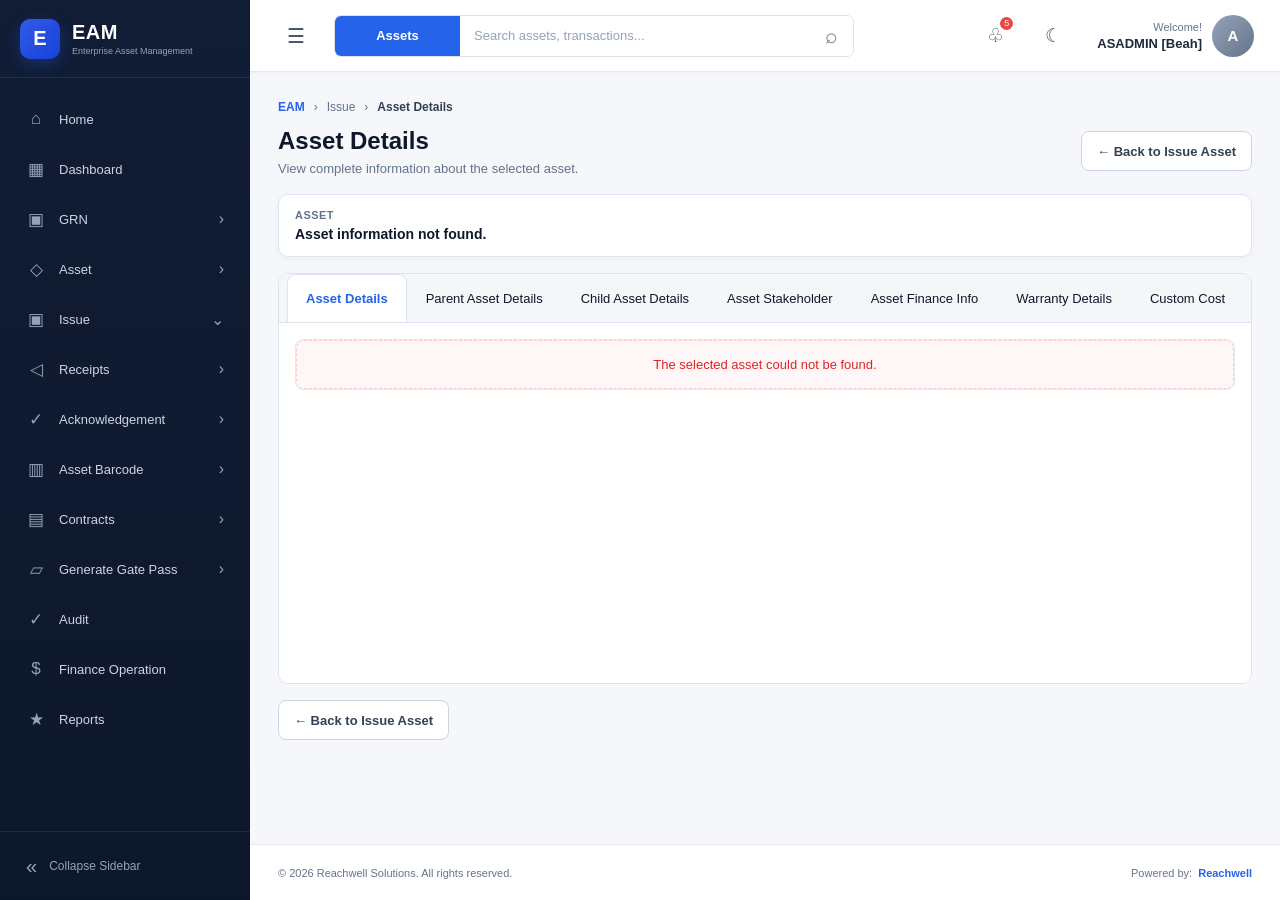
==== commit 34aaf21b: "Change The Design" ====
--- a/Issue/issue-asset-details.html
+++ b/Issue/issue-asset-details.html
@@ -101,111 +101,73 @@
         }
 
         /* =====================================================
-           ACCORDION
+           TAB BASED ASSET DETAILS
+           Design change only - existing data/rendering retained.
         ====================================================== */
 
-        .asset-details-accordion {
-            display: flex;
-            flex-direction: column;
-            gap: 10px;
-        }
-
-        .asset-accordion-item {
-            overflow: hidden;
+        .asset-details-tabs {
+            width: 100%;
             border: 1px solid #dbe4ef;
             border-radius: 10px;
             background: #ffffff;
-            box-shadow: 0 2px 8px rgba(15, 23, 42, .035);
-        }
-
-        .asset-accordion-trigger {
+            overflow: hidden;
+        }
+
+        .asset-tab-nav {
+            display: flex;
+            align-items: flex-end;
+            min-height: 48px;
+            padding: 0 8px;
+            background: #f5f6f8;
+            border-bottom: 1px solid #dbe4ef;
+            overflow-x: auto;
+        }
+
+        .asset-tab-button {
+            min-height: 48px;
+            padding: 0 18px;
+            border: 1px solid transparent;
+            border-bottom: 0;
+            border-radius: 9px 9px 0 0;
+            background: transparent;
+            color: #0f172a;
+            font-size: 13px;
+            font-weight: 500;
+            white-space: nowrap;
+            cursor: pointer;
+            transition: all .18s ease;
+        }
+
+        .asset-tab-button:hover {
+            color: #2563eb;
+            background: #ffffff;
+        }
+
+        .asset-tab-button.active {
+            border-color: #dbe4ef;
+            background: #ffffff;
+            color: #2563eb;
+            font-weight: 700;
+        }
+
+        .asset-tab-panel {
+            display: none;
+            min-height: 360px;
+            padding: 16px;
+            background: #ffffff;
+        }
+
+        .asset-tab-panel.active {
+            display: block;
+        }
+
+        .asset-tab-panel .asset-info-grid {
+            margin: 0;
+        }
+
+        .asset-tab-panel .asset-detail-table-wrapper {
             width: 100%;
-            min-height: 62px;
-            display: flex;
-            align-items: center;
-            justify-content: space-between;
-            gap: 15px;
-            padding: 11px 17px;
-            border: 0;
-            background: #ffffff;
-            color: #0f172a;
-            text-align: left;
-            cursor: pointer;
-        }
-
-        .asset-accordion-trigger:hover {
-            background: #f8fbff;
-        }
-
-        .asset-accordion-item.open .asset-accordion-trigger {
-            background: linear-gradient(90deg, #2563eb, #3b82f6);
-            color: #ffffff;
-        }
-
-        .accordion-left {
-            min-width: 0;
-            display: flex;
-            align-items: center;
-            gap: 11px;
-        }
-
-        .accordion-icon {
-            width: 34px;
-            height: 34px;
-            flex: 0 0 34px;
-            display: grid;
-            place-items: center;
-            border-radius: 8px;
-            background: #eff6ff;
-            color: #2563eb;
-            font-size: 16px;
-            font-weight: 700;
-        }
-
-        .asset-accordion-item.open .accordion-icon {
-            background: rgba(255,255,255,.18);
-            color: #ffffff;
-        }
-
-        .accordion-title {
-            display: block;
-            font-size: 14px;
-            font-weight: 700;
-        }
-
-        .accordion-subtitle {
-            display: block;
-            margin-top: 3px;
-            color: #64748b;
-            font-size: 11px;
-            font-weight: 400;
-        }
-
-        .asset-accordion-item.open .accordion-subtitle {
-            color: #dbeafe;
-        }
-
-        .accordion-chevron {
-            flex: 0 0 auto;
-            font-size: 18px;
-            color: #64748b;
-            transition: transform .2s ease;
-        }
-
-        .asset-accordion-item.open .accordion-chevron {
-            color: #ffffff;
-            transform: rotate(180deg);
-        }
-
-        .asset-accordion-panel {
-            display: none;
-            padding: 16px;
-            border-top: 1px solid #dbe4ef;
-            background: #ffffff;
-        }
-
-        .asset-accordion-item.open .asset-accordion-panel {
-            display: block;
+            overflow-x: auto;
         }
 
         /* =====================================================
@@ -325,6 +287,10 @@
                 grid-template-columns: repeat(2, minmax(0, 1fr));
             }
 
+            .asset-tab-button {
+                padding: 0 14px;
+            }
+
             .asset-info-grid {
                 grid-template-columns: 1fr;
             }
@@ -346,8 +312,14 @@
                 grid-template-columns: 1fr;
             }
 
-            .asset-accordion-panel {
+            .asset-tab-panel {
                 padding: 10px;
+            }
+
+            .asset-tab-button {
+                min-height: 44px;
+                padding: 0 12px;
+                font-size: 12px;
             }
 
             .asset-info-item,
@@ -412,111 +384,196 @@
         <div class="asset-details-summary" id="assetDetailsSummary"></div>
 
         <!-- =================================================
-             ACCORDION SECTIONS
+             TAB VIEW
+             Existing content/data is retained.
         ================================================== -->
-        <div class="asset-details-accordion">
-
-            <!-- 1. Asset Details -->
-            <section class="asset-accordion-item open">
-                <button
-                    type="button"
-                    class="asset-accordion-trigger"
-                    onclick="toggleAssetAccordion(this)"
-                    aria-expanded="true"
-                >
-                    <span class="accordion-left">
-                        <span class="accordion-icon">▣</span>
-                        <span>
-                            <span class="accordion-title">Asset Details</span>
-                            <span class="accordion-subtitle">
-                                Basic information and identification
-                            </span>
-                        </span>
-                    </span>
-                    <span class="accordion-chevron">⌄</span>
-                </button>
-
-                <div class="asset-accordion-panel">
-                    <div class="asset-info-grid" id="basicAssetInfo"></div>
-                </div>
-            </section>
-
-            <!-- 2. Parent Asset -->
-            <section class="asset-accordion-item">
-                <button
-                    type="button"
-                    class="asset-accordion-trigger"
-                    onclick="toggleAssetAccordion(this)"
-                    aria-expanded="false"
-                >
-                    <span class="accordion-left">
-                        <span class="accordion-icon">↳</span>
-                        <span>
-                            <span class="accordion-title">Parent Asset Details</span>
-                            <span class="accordion-subtitle">
-                                Parent asset relationship
-                            </span>
-                        </span>
-                    </span>
-                    <span class="accordion-chevron">⌄</span>
-                </button>
-
-                <div class="asset-accordion-panel">
-                    <div class="asset-empty">
+        <section class="asset-details-tabs">
+
+            <div class="asset-tab-nav" role="tablist" aria-label="Asset details">
+                <button
+                    id="asset-tab-1-button"
+                    type="button"
+                    class="asset-tab-button active"
+                    role="tab"
+                    aria-selected="true"
+                    aria-controls="asset-tab-1"
+                    onclick="showAssetTab('asset-tab-1', this)"
+                >Asset Details</button>
+                <button
+                    id="asset-tab-2-button"
+                    type="button"
+                    class="asset-tab-button"
+                    role="tab"
+                    aria-selected="false"
+                    aria-controls="asset-tab-2"
+                    onclick="showAssetTab('asset-tab-2', this)"
+                >Parent Asset Details</button>
+                <button
+                    id="asset-tab-3-button"
+                    type="button"
+                    class="asset-tab-button"
+                    role="tab"
+                    aria-selected="false"
+                    aria-controls="asset-tab-3"
+                    onclick="showAssetTab('asset-tab-3', this)"
+                >Child Asset Details</button>
+                <button
+                    id="asset-tab-4-button"
+                    type="button"
+                    class="asset-tab-button"
+                    role="tab"
+                    aria-selected="false"
+                    aria-controls="asset-tab-4"
+                    onclick="showAssetTab('asset-tab-4', this)"
+                >Asset Stakeholder</button>
+                <button
+                    id="asset-tab-5-button"
+                    type="button"
+                    class="asset-tab-button"
+                    role="tab"
+                    aria-selected="false"
+                    aria-controls="asset-tab-5"
+                    onclick="showAssetTab('asset-tab-5', this)"
+                >Asset Finance Info</button>
+                <button
+                    id="asset-tab-6-button"
+                    type="button"
+                    class="asset-tab-button"
+                    role="tab"
+                    aria-selected="false"
+                    aria-controls="asset-tab-6"
+                    onclick="showAssetTab('asset-tab-6', this)"
+                >Warranty Details</button>
+                <button
+                    id="asset-tab-7-button"
+                    type="button"
+                    class="asset-tab-button"
+                    role="tab"
+                    aria-selected="false"
+                    aria-controls="asset-tab-7"
+                    onclick="showAssetTab('asset-tab-7', this)"
+                >Custom Cost</button>
+                <button
+                    id="asset-tab-8-button"
+                    type="button"
+                    class="asset-tab-button"
+                    role="tab"
+                    aria-selected="false"
+                    aria-controls="asset-tab-8"
+                    onclick="showAssetTab('asset-tab-8', this)"
+                >Maintenance Details</button>
+                <button
+                    id="asset-tab-9-button"
+                    type="button"
+                    class="asset-tab-button"
+                    role="tab"
+                    aria-selected="false"
+                    aria-controls="asset-tab-9"
+                    onclick="showAssetTab('asset-tab-9', this)"
+                >Asset Meter Readings</button>
+                <button
+                    id="asset-tab-10-button"
+                    type="button"
+                    class="asset-tab-button"
+                    role="tab"
+                    aria-selected="false"
+                    aria-controls="asset-tab-10"
+                    onclick="showAssetTab('asset-tab-10', this)"
+                >WorkOrder Details</button>
+                <button
+                    id="asset-tab-11-button"
+                    type="button"
+                    class="asset-tab-button"
+                    role="tab"
+                    aria-selected="false"
+                    aria-controls="asset-tab-11"
+                    onclick="showAssetTab('asset-tab-11', this)"
+                >Asset Contract Details</button>
+                <button
+                    id="asset-tab-12-button"
+                    type="button"
+                    class="asset-tab-button"
+                    role="tab"
+                    aria-selected="false"
+                    aria-controls="asset-tab-12"
+                    onclick="showAssetTab('asset-tab-12', this)"
+                >Asset Spare Details</button>
+                <button
+                    id="asset-tab-13-button"
+                    type="button"
+                    class="asset-tab-button"
+                    role="tab"
+                    aria-selected="false"
+                    aria-controls="asset-tab-13"
+                    onclick="showAssetTab('asset-tab-13', this)"
+                >Issued Spare Details</button>
+                <button
+                    id="asset-tab-14-button"
+                    type="button"
+                    class="asset-tab-button"
+                    role="tab"
+                    aria-selected="false"
+                    aria-controls="asset-tab-14"
+                    onclick="showAssetTab('asset-tab-14', this)"
+                >Fund Sources</button>
+                <button
+                    id="asset-tab-15-button"
+                    type="button"
+                    class="asset-tab-button"
+                    role="tab"
+                    aria-selected="false"
+                    aria-controls="asset-tab-15"
+                    onclick="showAssetTab('asset-tab-15', this)"
+                >Attachment</button>
+                <button
+                    id="asset-tab-16-button"
+                    type="button"
+                    class="asset-tab-button"
+                    role="tab"
+                    aria-selected="false"
+                    aria-controls="asset-tab-16"
+                    onclick="showAssetTab('asset-tab-16', this)"
+                >GRN Attachments</button>
+            </div>
+
+            <div
+                id="asset-tab-1"
+                class="asset-tab-panel active"
+                role="tabpanel"
+                aria-labelledby="asset-tab-1-button"
+            >
+<div class="asset-info-grid" id="basicAssetInfo"></div>
+            </div>
+
+            <div
+                id="asset-tab-2"
+                class="asset-tab-panel"
+                role="tabpanel"
+                aria-labelledby="asset-tab-2-button"
+            >
+<div class="asset-empty">
                         No parent asset information available.
                     </div>
-                </div>
-            </section>
-
-            <!-- 3. Child Asset -->
-            <section class="asset-accordion-item">
-                <button
-                    type="button"
-                    class="asset-accordion-trigger"
-                    onclick="toggleAssetAccordion(this)"
-                    aria-expanded="false"
-                >
-                    <span class="accordion-left">
-                        <span class="accordion-icon">↳</span>
-                        <span>
-                            <span class="accordion-title">Child Asset Details</span>
-                            <span class="accordion-subtitle">
-                                Assets linked below this asset
-                            </span>
-                        </span>
-                    </span>
-                    <span class="accordion-chevron">⌄</span>
-                </button>
-
-                <div class="asset-accordion-panel">
-                    <div class="asset-empty">
+            </div>
+
+            <div
+                id="asset-tab-3"
+                class="asset-tab-panel"
+                role="tabpanel"
+                aria-labelledby="asset-tab-3-button"
+            >
+<div class="asset-empty">
                         No child assets available.
                     </div>
-                </div>
-            </section>
-
-            <!-- 4. Stakeholder -->
-            <section class="asset-accordion-item">
-                <button
-                    type="button"
-                    class="asset-accordion-trigger"
-                    onclick="toggleAssetAccordion(this)"
-                    aria-expanded="false"
-                >
-                    <span class="accordion-left">
-                        <span class="accordion-icon">◉</span>
-                        <span>
-                            <span class="accordion-title">Asset Stakeholder</span>
-                            <span class="accordion-subtitle">
-                                User, department and custodian information
-                            </span>
-                        </span>
-                    </span>
-                    <span class="accordion-chevron">⌄</span>
-                </button>
-
-                <div class="asset-accordion-panel">
-                    <div class="asset-info-grid">
+            </div>
+
+            <div
+                id="asset-tab-4"
+                class="asset-tab-panel"
+                role="tabpanel"
+                aria-labelledby="asset-tab-4-button"
+            >
+<div class="asset-info-grid">
                         <div class="asset-info-item">
                             <div class="asset-info-label">User</div>
                             <div class="asset-info-value" id="stakeholderUser">-</div>
@@ -532,107 +589,42 @@
                             <div class="asset-info-value" id="stakeholderCustodian">-</div>
                         </div>
                     </div>
-                </div>
-            </section>
-
-            <!-- 5. Finance -->
-            <section class="asset-accordion-item">
-                <button
-                    type="button"
-                    class="asset-accordion-trigger"
-                    onclick="toggleAssetAccordion(this)"
-                    aria-expanded="false"
-                >
-                    <span class="accordion-left">
-                        <span class="accordion-icon">₹</span>
-                        <span>
-                            <span class="accordion-title">Asset Finance Info</span>
-                            <span class="accordion-subtitle">
-                                Financial and accounting information
-                            </span>
-                        </span>
-                    </span>
-                    <span class="accordion-chevron">⌄</span>
-                </button>
-
-                <div class="asset-accordion-panel">
-                    <div class="asset-info-grid" id="financeInfo"></div>
-                </div>
-            </section>
-
-            <!-- 6. Warranty -->
-            <section class="asset-accordion-item">
-                <button
-                    type="button"
-                    class="asset-accordion-trigger"
-                    onclick="toggleAssetAccordion(this)"
-                    aria-expanded="false"
-                >
-                    <span class="accordion-left">
-                        <span class="accordion-icon">✓</span>
-                        <span>
-                            <span class="accordion-title">Warranty Details</span>
-                            <span class="accordion-subtitle">
-                                Warranty and coverage information
-                            </span>
-                        </span>
-                    </span>
-                    <span class="accordion-chevron">⌄</span>
-                </button>
-
-                <div class="asset-accordion-panel">
-                    <div class="asset-info-grid" id="warrantyInfo"></div>
-                </div>
-            </section>
-
-            <!-- 7. Custom Cost -->
-            <section class="asset-accordion-item">
-                <button
-                    type="button"
-                    class="asset-accordion-trigger"
-                    onclick="toggleAssetAccordion(this)"
-                    aria-expanded="false"
-                >
-                    <span class="accordion-left">
-                        <span class="accordion-icon">¤</span>
-                        <span>
-                            <span class="accordion-title">Custom Cost</span>
-                            <span class="accordion-subtitle">
-                                Additional cost information
-                            </span>
-                        </span>
-                    </span>
-                    <span class="accordion-chevron">⌄</span>
-                </button>
-
-                <div class="asset-accordion-panel">
-                    <div class="asset-info-grid" id="customCostInfo"></div>
-                </div>
-            </section>
-
-            <!-- 8. Maintenance -->
-            <section class="asset-accordion-item">
-                <button
-                    type="button"
-                    class="asset-accordion-trigger"
-                    onclick="toggleAssetAccordion(this)"
-                    aria-expanded="false"
-                >
-                    <span class="accordion-left">
-                        <span class="accordion-icon">⚙</span>
-                        <span>
-                            <span class="accordion-title">Maintenance Details</span>
-                            <span class="accordion-subtitle">
-                                Maintenance status, tasks and spares
-                            </span>
-                        </span>
-                    </span>
-                    <span class="accordion-chevron">⌄</span>
-                </button>
-
-                <div class="asset-accordion-panel">
-
-                    <div class="asset-detail-table-wrapper">
+            </div>
+
+            <div
+                id="asset-tab-5"
+                class="asset-tab-panel"
+                role="tabpanel"
+                aria-labelledby="asset-tab-5-button"
+            >
+<div class="asset-info-grid" id="financeInfo"></div>
+            </div>
+
+            <div
+                id="asset-tab-6"
+                class="asset-tab-panel"
+                role="tabpanel"
+                aria-labelledby="asset-tab-6-button"
+            >
+<div class="asset-info-grid" id="warrantyInfo"></div>
+            </div>
+
+            <div
+                id="asset-tab-7"
+                class="asset-tab-panel"
+                role="tabpanel"
+                aria-labelledby="asset-tab-7-button"
+            >
+<div class="asset-info-grid" id="customCostInfo"></div>
+            </div>
+
+            <div
+                id="asset-tab-8"
+                class="asset-tab-panel"
+                role="tabpanel"
+                aria-labelledby="asset-tab-8-button"
+            >
+<div class="asset-detail-table-wrapper">
                         <table class="asset-detail-table">
                             <thead>
                                 <tr>
@@ -693,59 +685,26 @@
                             </tbody>
                         </table>
                     </div>
-
-                </div>
-            </section>
-
-            <!-- 9. Meter -->
-            <section class="asset-accordion-item">
-                <button
-                    type="button"
-                    class="asset-accordion-trigger"
-                    onclick="toggleAssetAccordion(this)"
-                    aria-expanded="false"
-                >
-                    <span class="accordion-left">
-                        <span class="accordion-icon">◌</span>
-                        <span>
-                            <span class="accordion-title">Asset Meter Readings</span>
-                            <span class="accordion-subtitle">
-                                Meter and usage readings
-                            </span>
-                        </span>
-                    </span>
-                    <span class="accordion-chevron">⌄</span>
-                </button>
-
-                <div class="asset-accordion-panel">
-                    <div class="asset-empty">
+            </div>
+
+            <div
+                id="asset-tab-9"
+                class="asset-tab-panel"
+                role="tabpanel"
+                aria-labelledby="asset-tab-9-button"
+            >
+<div class="asset-empty">
                         No meter readings available.
                     </div>
-                </div>
-            </section>
-
-            <!-- 10. Work Order -->
-            <section class="asset-accordion-item">
-                <button
-                    type="button"
-                    class="asset-accordion-trigger"
-                    onclick="toggleAssetAccordion(this)"
-                    aria-expanded="false"
-                >
-                    <span class="accordion-left">
-                        <span class="accordion-icon">▤</span>
-                        <span>
-                            <span class="accordion-title">WorkOrder Details</span>
-                            <span class="accordion-subtitle">
-                                Related work orders
-                            </span>
-                        </span>
-                    </span>
-                    <span class="accordion-chevron">⌄</span>
-                </button>
-
-                <div class="asset-accordion-panel">
-                    <div class="asset-detail-table-wrapper">
+            </div>
+
+            <div
+                id="asset-tab-10"
+                class="asset-tab-panel"
+                role="tabpanel"
+                aria-labelledby="asset-tab-10-button"
+            >
+<div class="asset-detail-table-wrapper">
                         <table class="asset-detail-table">
                             <thead>
                                 <tr>
@@ -768,31 +727,15 @@
                             </tbody>
                         </table>
                     </div>
-                </div>
-            </section>
-
-            <!-- 11. Contract -->
-            <section class="asset-accordion-item">
-                <button
-                    type="button"
-                    class="asset-accordion-trigger"
-                    onclick="toggleAssetAccordion(this)"
-                    aria-expanded="false"
-                >
-                    <span class="accordion-left">
-                        <span class="accordion-icon">▱</span>
-                        <span>
-                            <span class="accordion-title">Asset Contract Details</span>
-                            <span class="accordion-subtitle">
-                                Contract information
-                            </span>
-                        </span>
-                    </span>
-                    <span class="accordion-chevron">⌄</span>
-                </button>
-
-                <div class="asset-accordion-panel">
-                    <div class="asset-detail-table-wrapper">
+            </div>
+
+            <div
+                id="asset-tab-11"
+                class="asset-tab-panel"
+                role="tabpanel"
+                aria-labelledby="asset-tab-11-button"
+            >
+<div class="asset-detail-table-wrapper">
                         <table class="asset-detail-table">
                             <thead>
                                 <tr>
@@ -814,31 +757,15 @@
                             </tbody>
                         </table>
                     </div>
-                </div>
-            </section>
-
-            <!-- 12. Spares -->
-            <section class="asset-accordion-item">
-                <button
-                    type="button"
-                    class="asset-accordion-trigger"
-                    onclick="toggleAssetAccordion(this)"
-                    aria-expanded="false"
-                >
-                    <span class="accordion-left">
-                        <span class="accordion-icon">▧</span>
-                        <span>
-                            <span class="accordion-title">Asset Spare Details</span>
-                            <span class="accordion-subtitle">
-                                Spare parts linked to this asset
-                            </span>
-                        </span>
-                    </span>
-                    <span class="accordion-chevron">⌄</span>
-                </button>
-
-                <div class="asset-accordion-panel">
-                    <div class="asset-detail-table-wrapper">
+            </div>
+
+            <div
+                id="asset-tab-12"
+                class="asset-tab-panel"
+                role="tabpanel"
+                aria-labelledby="asset-tab-12-button"
+            >
+<div class="asset-detail-table-wrapper">
                         <table class="asset-detail-table">
                             <thead>
                                 <tr>
@@ -857,118 +784,53 @@
                             </tbody>
                         </table>
                     </div>
-                </div>
-            </section>
-
-            <!-- 13. Issued Spare -->
-            <section class="asset-accordion-item">
-                <button
-                    type="button"
-                    class="asset-accordion-trigger"
-                    onclick="toggleAssetAccordion(this)"
-                    aria-expanded="false"
-                >
-                    <span class="accordion-left">
-                        <span class="accordion-icon">▧</span>
-                        <span>
-                            <span class="accordion-title">Issued Spare Details</span>
-                            <span class="accordion-subtitle">
-                                Issued spare information
-                            </span>
-                        </span>
-                    </span>
-                    <span class="accordion-chevron">⌄</span>
-                </button>
-
-                <div class="asset-accordion-panel">
-                    <div class="asset-empty">
+            </div>
+
+            <div
+                id="asset-tab-13"
+                class="asset-tab-panel"
+                role="tabpanel"
+                aria-labelledby="asset-tab-13-button"
+            >
+<div class="asset-empty">
                         No issued spare details available.
                     </div>
-                </div>
-            </section>
-
-            <!-- 14. Fund Sources -->
-            <section class="asset-accordion-item">
-                <button
-                    type="button"
-                    class="asset-accordion-trigger"
-                    onclick="toggleAssetAccordion(this)"
-                    aria-expanded="false"
-                >
-                    <span class="accordion-left">
-                        <span class="accordion-icon">$</span>
-                        <span>
-                            <span class="accordion-title">Fund Sources</span>
-                            <span class="accordion-subtitle">
-                                Funding information
-                            </span>
-                        </span>
-                    </span>
-                    <span class="accordion-chevron">⌄</span>
-                </button>
-
-                <div class="asset-accordion-panel">
-                    <div class="asset-empty">
+            </div>
+
+            <div
+                id="asset-tab-14"
+                class="asset-tab-panel"
+                role="tabpanel"
+                aria-labelledby="asset-tab-14-button"
+            >
+<div class="asset-empty">
                         No fund source information available.
                     </div>
-                </div>
-            </section>
-
-            <!-- 15. Attachment -->
-            <section class="asset-accordion-item">
-                <button
-                    type="button"
-                    class="asset-accordion-trigger"
-                    onclick="toggleAssetAccordion(this)"
-                    aria-expanded="false"
-                >
-                    <span class="accordion-left">
-                        <span class="accordion-icon">⌕</span>
-                        <span>
-                            <span class="accordion-title">Attachment</span>
-                            <span class="accordion-subtitle">
-                                Documents and files
-                            </span>
-                        </span>
-                    </span>
-                    <span class="accordion-chevron">⌄</span>
-                </button>
-
-                <div class="asset-accordion-panel">
-                    <div class="asset-empty">
+            </div>
+
+            <div
+                id="asset-tab-15"
+                class="asset-tab-panel"
+                role="tabpanel"
+                aria-labelledby="asset-tab-15-button"
+            >
+<div class="asset-empty">
                         No attachments available.
                     </div>
-                </div>
-            </section>
-
-            <!-- 16. GRN Attachments -->
-            <section class="asset-accordion-item">
-                <button
-                    type="button"
-                    class="asset-accordion-trigger"
-                    onclick="toggleAssetAccordion(this)"
-                    aria-expanded="false"
-                >
-                    <span class="accordion-left">
-                        <span class="accordion-icon">⌕</span>
-                        <span>
-                            <span class="accordion-title">GRN Attachments</span>
-                            <span class="accordion-subtitle">
-                                Goods receipt documents
-                            </span>
-                        </span>
-                    </span>
-                    <span class="accordion-chevron">⌄</span>
-                </button>
-
-                <div class="asset-accordion-panel">
-                    <div class="asset-empty">
+            </div>
+
+            <div
+                id="asset-tab-16"
+                class="asset-tab-panel"
+                role="tabpanel"
+                aria-labelledby="asset-tab-16-button"
+            >
+<div class="asset-empty">
                         No GRN attachments available.
                     </div>
-                </div>
-            </section>
-
-        </div>
+            </div>
+
+        </section>
 
         <div class="asset-details-bottom">
             <button
@@ -1134,6 +996,28 @@
             </div>
         </div>
     `;
+}
+
+function showAssetTab(tabId, button) {
+    document.querySelectorAll(".asset-tab-button").forEach(function (tabButton) {
+        tabButton.classList.remove("active");
+        tabButton.setAttribute("aria-selected", "false");
+    });
+
+    document.querySelectorAll(".asset-tab-panel").forEach(function (panel) {
+        panel.classList.remove("active");
+    });
+
+    const selectedPanel = document.getElementById(tabId);
+
+    if (selectedPanel) {
+        selectedPanel.classList.add("active");
+    }
+
+    if (button) {
+        button.classList.add("active");
+        button.setAttribute("aria-selected", "true");
+    }
 }
 
 function toggleAssetAccordion(button) {
@@ -1300,7 +1184,6 @@
 
         return;
     }
-    
     renderAssetDetails(asset);
 });
 </script>
--- a/Issue/css/style.css
+++ b/Issue/css/style.css
@@ -4634,4 +4634,441 @@
         flex-direction: column;
         align-items: flex-start;
     }
+}
+
+/* =========================================================
+   FINAL FILTER POPUP
+   Matches the Issue List reference design.
+   Functionality / IDs / JavaScript are unchanged.
+   ========================================================= */
+
+/* Filter container itself */
+.asset-filter-card {
+    position: relative !important;
+    margin: 0 !important;
+    padding: 0 !important;
+    border: 0 !important;
+    background: transparent !important;
+    box-shadow: none !important;
+    overflow: visible !important;
+}
+
+/* The old standalone filter header is not used */
+.asset-filter-card > .asset-filter-header {
+    display: none !important;
+}
+
+/* =========================================================
+   FILTER POPUP
+   ========================================================= */
+
+.asset-filter-content:not(.filters-hidden) {
+    position: fixed !important;
+
+    /* These values are set dynamically by JavaScript */
+    top: var(--asset-filter-popup-top, 70px) !important;
+    left: var(--asset-filter-popup-left, 15px) !important;
+
+    right: auto !important;
+
+    width: min(525px, calc(100vw - 30px)) !important;
+    height: auto !important;
+    max-height: calc(100vh - 85px) !important;
+
+    margin: 0 !important;
+    padding: 0 !important;
+
+    display: block !important;
+
+    overflow: hidden !important;
+
+    border: 1px solid #d9e0ea !important;
+    border-radius: 10px !important;
+
+    background: #ffffff !important;
+
+    box-shadow:
+        0 12px 30px rgba(15, 23, 42, 0.14),
+        0 2px 8px rgba(15, 23, 42, 0.06) !important;
+
+    z-index: 9999 !important;
+}
+
+/* =========================================================
+   POPUP HEADER
+   ========================================================= */
+
+.asset-filter-content:not(.filters-hidden) .filter-popup-header {
+    width: 100% !important;
+    height: 44px !important;
+    min-height: 44px !important;
+
+    display: flex !important;
+    align-items: center !important;
+    justify-content: space-between !important;
+
+    box-sizing: border-box !important;
+
+    margin: 0 !important;
+    padding: 0 14px !important;
+
+    border-bottom: 1px solid #e5e7eb !important;
+
+    background: #ffffff !important;
+}
+
+.asset-filter-content:not(.filters-hidden) .filter-popup-header strong {
+    margin: 0 !important;
+
+    color: #111827 !important;
+
+    font-size: 12px !important;
+    font-weight: 700 !important;
+}
+
+.asset-filter-content:not(.filters-hidden) .filter-clear-button {
+    margin: 0 !important;
+    padding: 0 !important;
+
+    border: 0 !important;
+
+    background: transparent !important;
+
+    color: #64748b !important;
+
+    font-size: 11px !important;
+    font-weight: 600 !important;
+
+    cursor: pointer !important;
+}
+
+.asset-filter-content:not(.filters-hidden) .filter-clear-button:hover {
+    color: #4f46e5 !important;
+}
+
+/* =========================================================
+   FILTER FIELDS
+   ========================================================= */
+
+.asset-filter-content:not(.filters-hidden) .asset-filter-grid {
+    width: 100% !important;
+
+    box-sizing: border-box !important;
+
+    display: grid !important;
+
+    grid-template-columns:
+        repeat(2, minmax(0, 1fr)) !important;
+
+    gap: 17px 14px !important;
+
+    padding: 16px 14px 18px !important;
+
+    margin: 0 !important;
+
+    max-height: 400px !important;
+
+    overflow-y: auto !important;
+    overflow-x: hidden !important;
+
+    align-content: start !important;
+
+    scrollbar-width: thin !important;
+    scrollbar-color: #cbd5e1 transparent !important;
+}
+
+.asset-filter-content:not(.filters-hidden)
+.asset-filter-grid::-webkit-scrollbar {
+    width: 6px;
+}
+
+.asset-filter-content:not(.filters-hidden)
+.asset-filter-grid::-webkit-scrollbar-thumb {
+    background: #cbd5e1;
+    border-radius: 10px;
+}
+
+.asset-filter-content:not(.filters-hidden)
+.asset-filter-grid::-webkit-scrollbar-track {
+    background: transparent;
+}
+
+/* Field */
+.asset-filter-content:not(.filters-hidden)
+.asset-filter-field {
+    min-width: 0 !important;
+    margin: 0 !important;
+}
+
+/* Label */
+.asset-filter-content:not(.filters-hidden)
+.asset-filter-field label {
+    display: block !important;
+
+    margin: 0 0 7px !important;
+
+    color: #111827 !important;
+
+    font-size: 11px !important;
+    font-weight: 700 !important;
+
+    line-height: 1.2 !important;
+}
+
+/* Inputs + Selects */
+.asset-filter-content:not(.filters-hidden)
+.asset-filter-field select,
+
+.asset-filter-content:not(.filters-hidden)
+.asset-filter-field input {
+    width: 100% !important;
+
+    height: 36px !important;
+    min-height: 36px !important;
+
+    box-sizing: border-box !important;
+
+    padding: 0 10px !important;
+
+    border: 1px solid #cfd8e6 !important;
+    border-radius: 7px !important;
+
+    background: #ffffff !important;
+
+    color: #374151 !important;
+
+    font-family: inherit !important;
+    font-size: 11px !important;
+
+    outline: none !important;
+
+    transition:
+        border-color 0.15s ease,
+        box-shadow 0.15s ease !important;
+}
+
+/* Select arrow spacing */
+.asset-filter-content:not(.filters-hidden)
+.asset-filter-field select {
+    padding-right: 30px !important;
+}
+
+/* Input */
+.asset-filter-content:not(.filters-hidden)
+.asset-filter-field input {
+    padding-left: 10px !important;
+}
+
+/* Focus */
+.asset-filter-content:not(.filters-hidden)
+.asset-filter-field select:focus,
+
+.asset-filter-content:not(.filters-hidden)
+.asset-filter-field input:focus {
+    border-color: #6366f1 !important;
+
+    box-shadow:
+        0 0 0 3px rgba(99, 102, 241, 0.10) !important;
+}
+
+/* =========================================================
+   SEARCH ASSETS FIELD
+   ========================================================= */
+
+.asset-filter-content:not(.filters-hidden)
+.asset-common-search-wrap {
+    position: relative !important;
+}
+
+.asset-filter-content:not(.filters-hidden)
+.asset-common-search-wrap .asset-search-icon {
+    position: absolute !important;
+
+    left: 10px !important;
+    top: 50% !important;
+
+    transform: translateY(-50%) !important;
+
+    color: #64748b !important;
+
+    font-size: 12px !important;
+
+    pointer-events: none !important;
+
+    z-index: 2 !important;
+}
+
+.asset-filter-content:not(.filters-hidden)
+.asset-common-search-wrap input#assetCommonSearch {
+    padding-left: 30px !important;
+    padding-right: 38px !important;
+}
+
+/* Help button */
+.asset-filter-content:not(.filters-hidden)
+.asset-common-search-wrap .search-help-button {
+    position: absolute !important;
+
+    right: 6px !important;
+    top: 50% !important;
+
+    width: 25px !important;
+    height: 25px !important;
+
+    transform: translateY(-50%) !important;
+
+    display: grid !important;
+    place-items: center !important;
+
+    padding: 0 !important;
+
+    border: 1px solid #d9e0ea !important;
+    border-radius: 50% !important;
+
+    background: #f8fafc !important;
+
+    color: #64748b !important;
+
+    font-size: 10px !important;
+    font-weight: 700 !important;
+
+    cursor: help !important;
+}
+
+/* =========================================================
+   DATE FIELD
+   ========================================================= */
+
+.asset-filter-content:not(.filters-hidden)
+.asset-date-wrap {
+    position: relative !important;
+}
+
+.asset-filter-content:not(.filters-hidden)
+.asset-date-wrap .asset-date-icon {
+    position: absolute !important;
+
+    left: 10px !important;
+    top: 50% !important;
+
+    transform: translateY(-50%) !important;
+
+    color: #64748b !important;
+
+    font-size: 11px !important;
+
+    pointer-events: none !important;
+
+    z-index: 2 !important;
+}
+
+.asset-filter-content:not(.filters-hidden)
+.asset-date-wrap input {
+    padding-left: 30px !important;
+}
+
+/* =========================================================
+   FOOTER
+   ========================================================= */
+
+.asset-filter-card:has(
+    #assetFilterContent:not(.filters-hidden)
+) > .asset-filter-actions {
+    position: static !important;
+
+    width: 100% !important;
+
+    height: 50px !important;
+    min-height: 50px !important;
+
+    box-sizing: border-box !important;
+
+    display: block !important;
+
+    margin: 0 !important;
+
+    padding: 8px 14px !important;
+
+    border: 0 !important;
+    border-top: 1px solid #e5e7eb !important;
+
+    border-radius: 0 0 10px 10px !important;
+
+    background: #ffffff !important;
+
+    box-shadow: none !important;
+}
+
+/* Show Results */
+.asset-filter-card:has(
+    #assetFilterContent:not(.filters-hidden)
+) .filter-popup-apply {
+    width: 100% !important;
+
+    height: 34px !important;
+    min-height: 34px !important;
+
+    display: flex !important;
+    align-items: center !important;
+    justify-content: center !important;
+
+    margin: 0 !important;
+    padding: 0 10px !important;
+
+    border: 1px solid #4f46e5 !important;
+    border-radius: 7px !important;
+
+    background: #4f46e5 !important;
+
+    color: #ffffff !important;
+
+    font-size: 11px !important;
+    font-weight: 700 !important;
+
+    box-shadow: none !important;
+
+    cursor: pointer !important;
+}
+
+.asset-filter-card:has(
+    #assetFilterContent:not(.filters-hidden)
+) .filter-popup-apply:hover {
+    background: #4338ca !important;
+    border-color: #4338ca !important;
+}
+
+/* Hide Reset */
+.asset-filter-card:has(
+    #assetFilterContent:not(.filters-hidden)
+) .filter-popup-reset-hidden {
+    display: none !important;
+}
+
+/* =========================================================
+   MOBILE
+   ========================================================= */
+
+@media (max-width: 700px) {
+
+    .asset-filter-content:not(.filters-hidden) {
+        top: 16px !important;
+        left: 16px !important;
+
+        width: calc(100vw - 32px) !important;
+
+        max-height: calc(100vh - 32px) !important;
+    }
+
+    .asset-filter-content:not(.filters-hidden)
+    .asset-filter-grid {
+        grid-template-columns: 1fr !important;
+
+        max-height: calc(100vh - 140px) !important;
+    }
+
+    .asset-filter-card:has(
+        #assetFilterContent:not(.filters-hidden)
+    ) > .asset-filter-actions {
+        width: 100% !important;
+    }
 }
